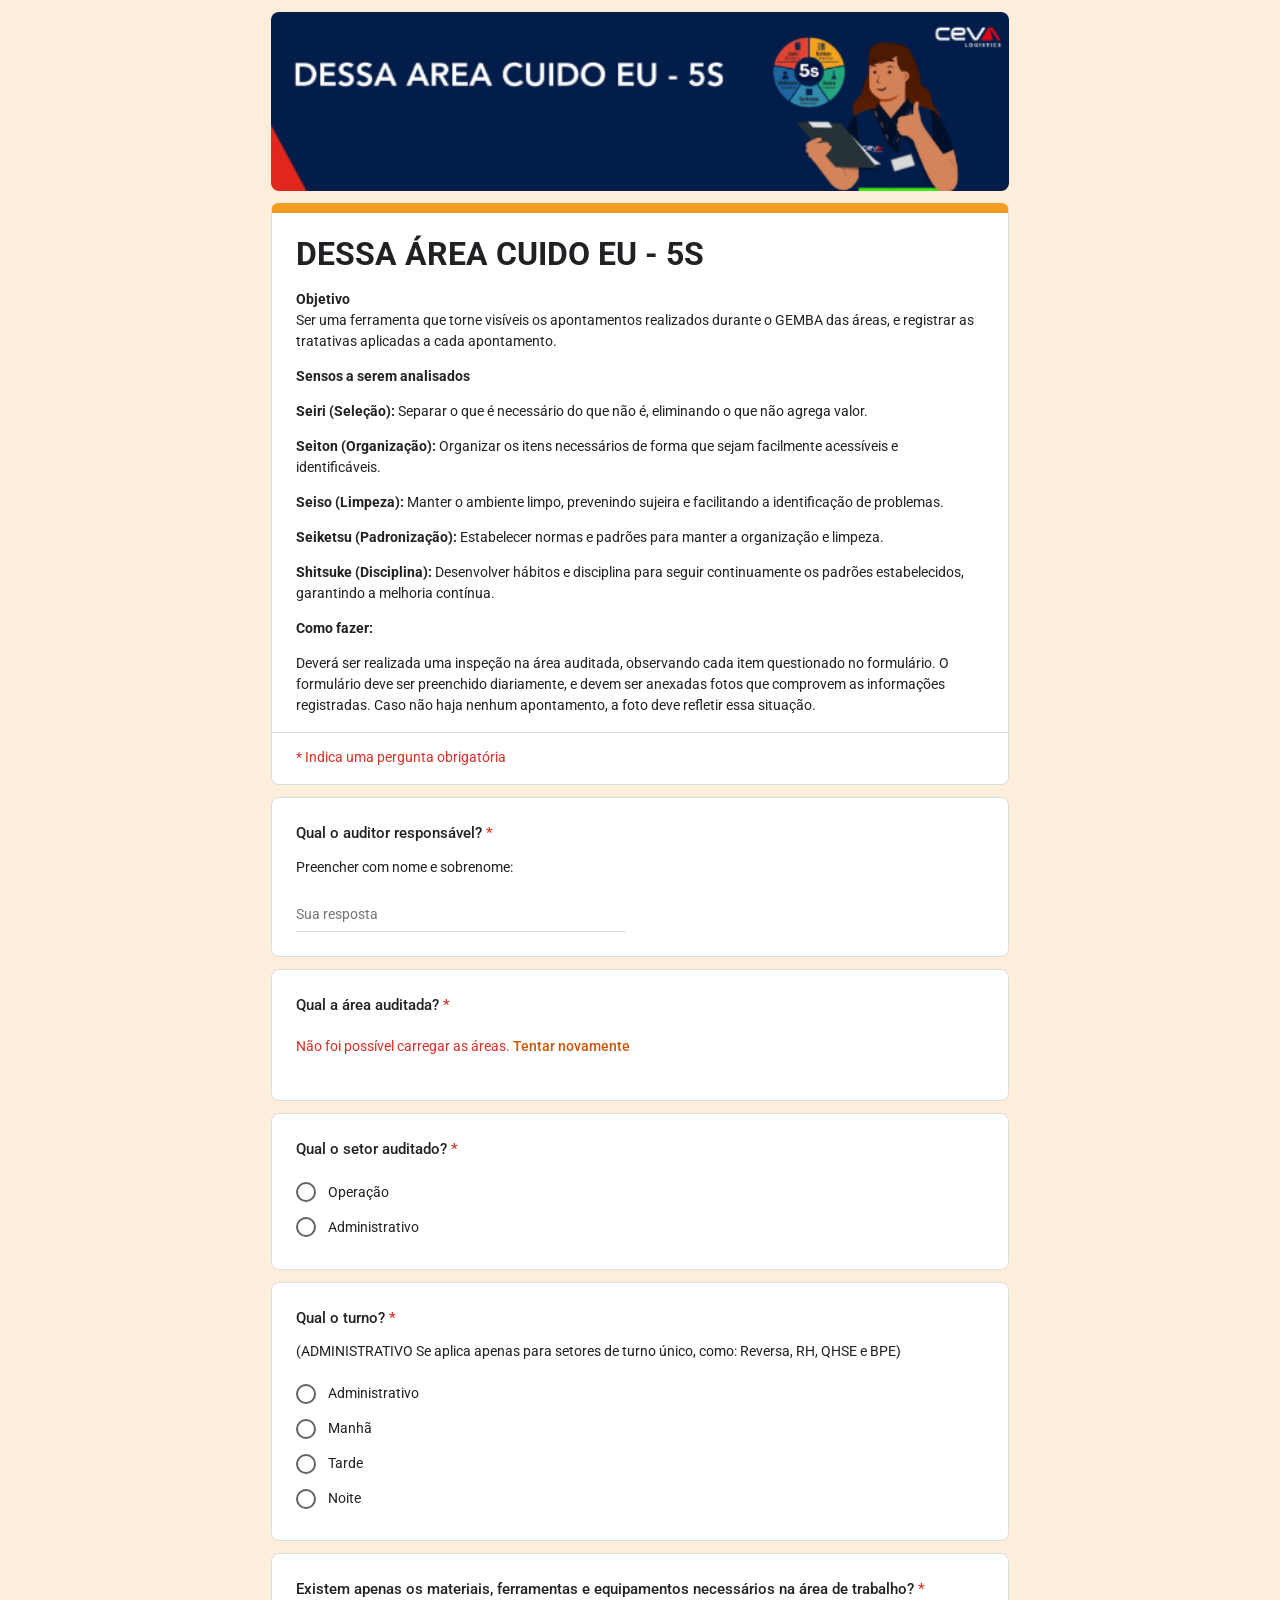
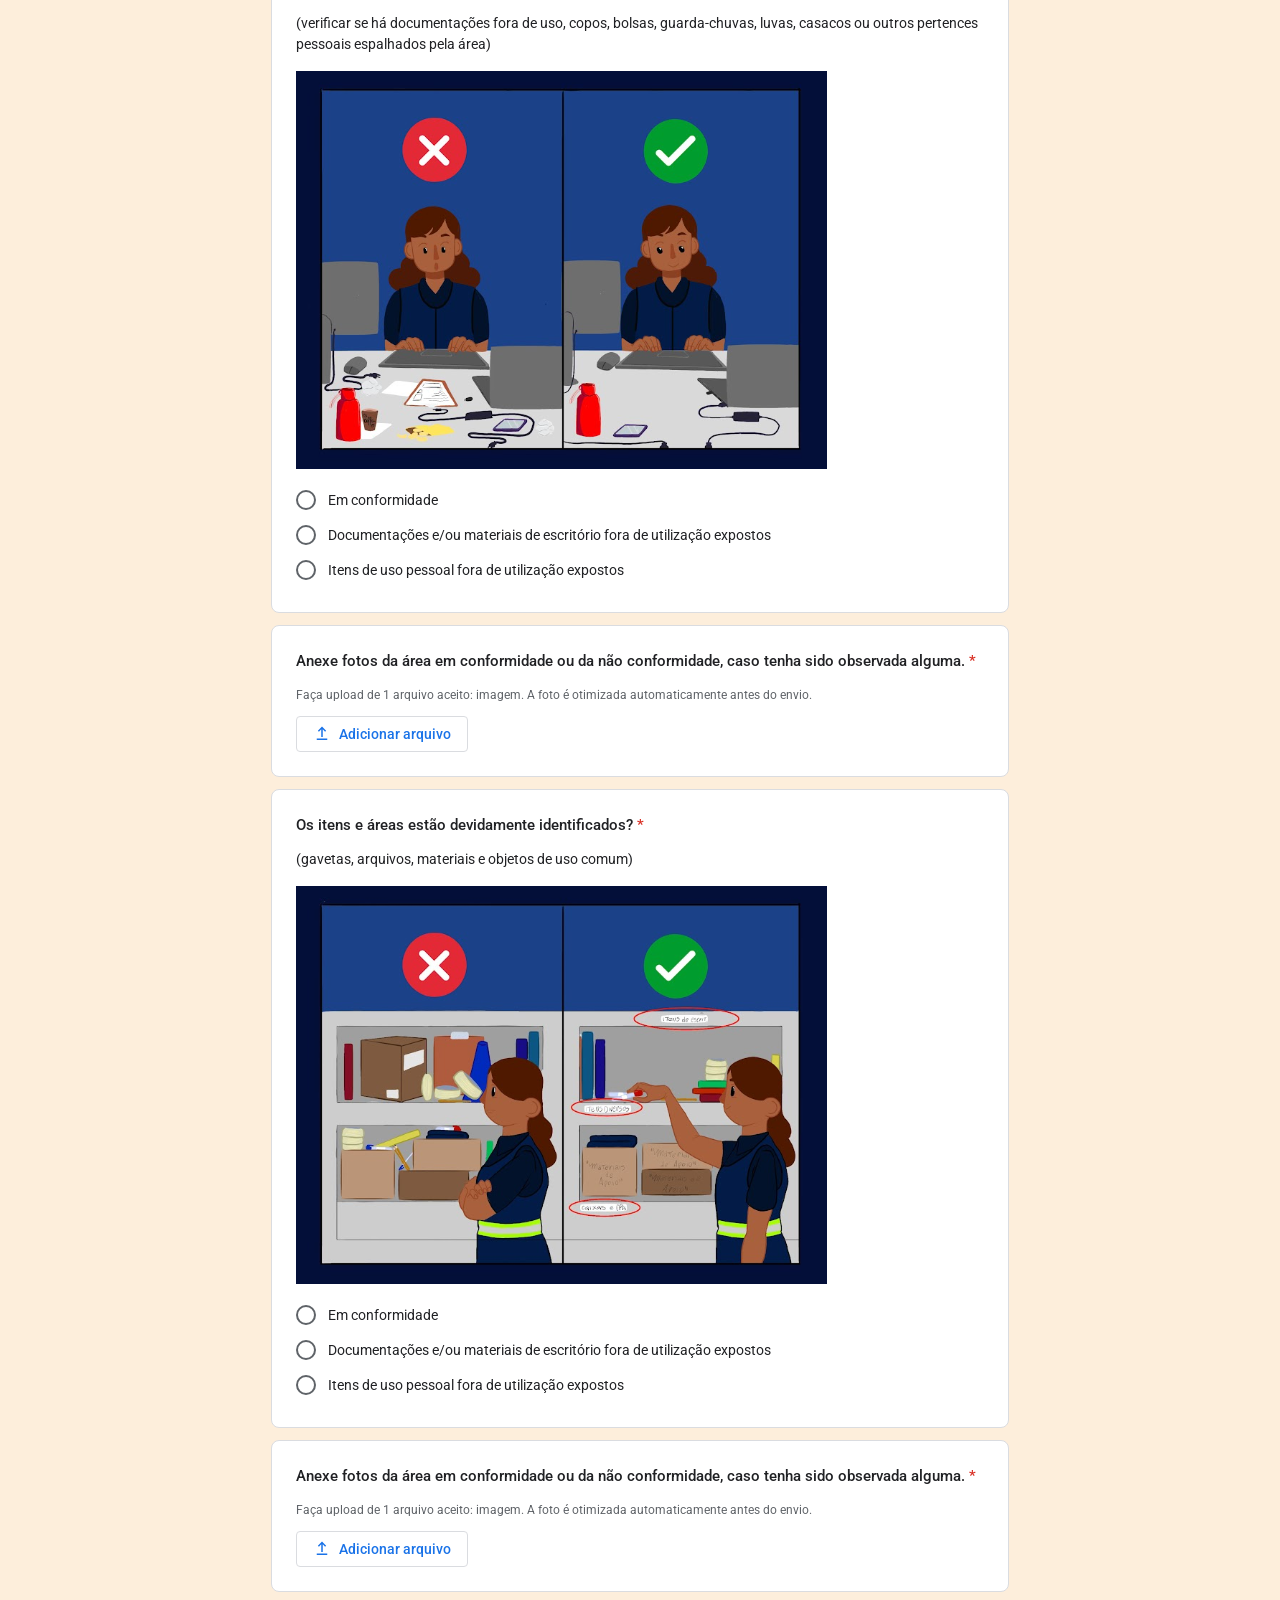
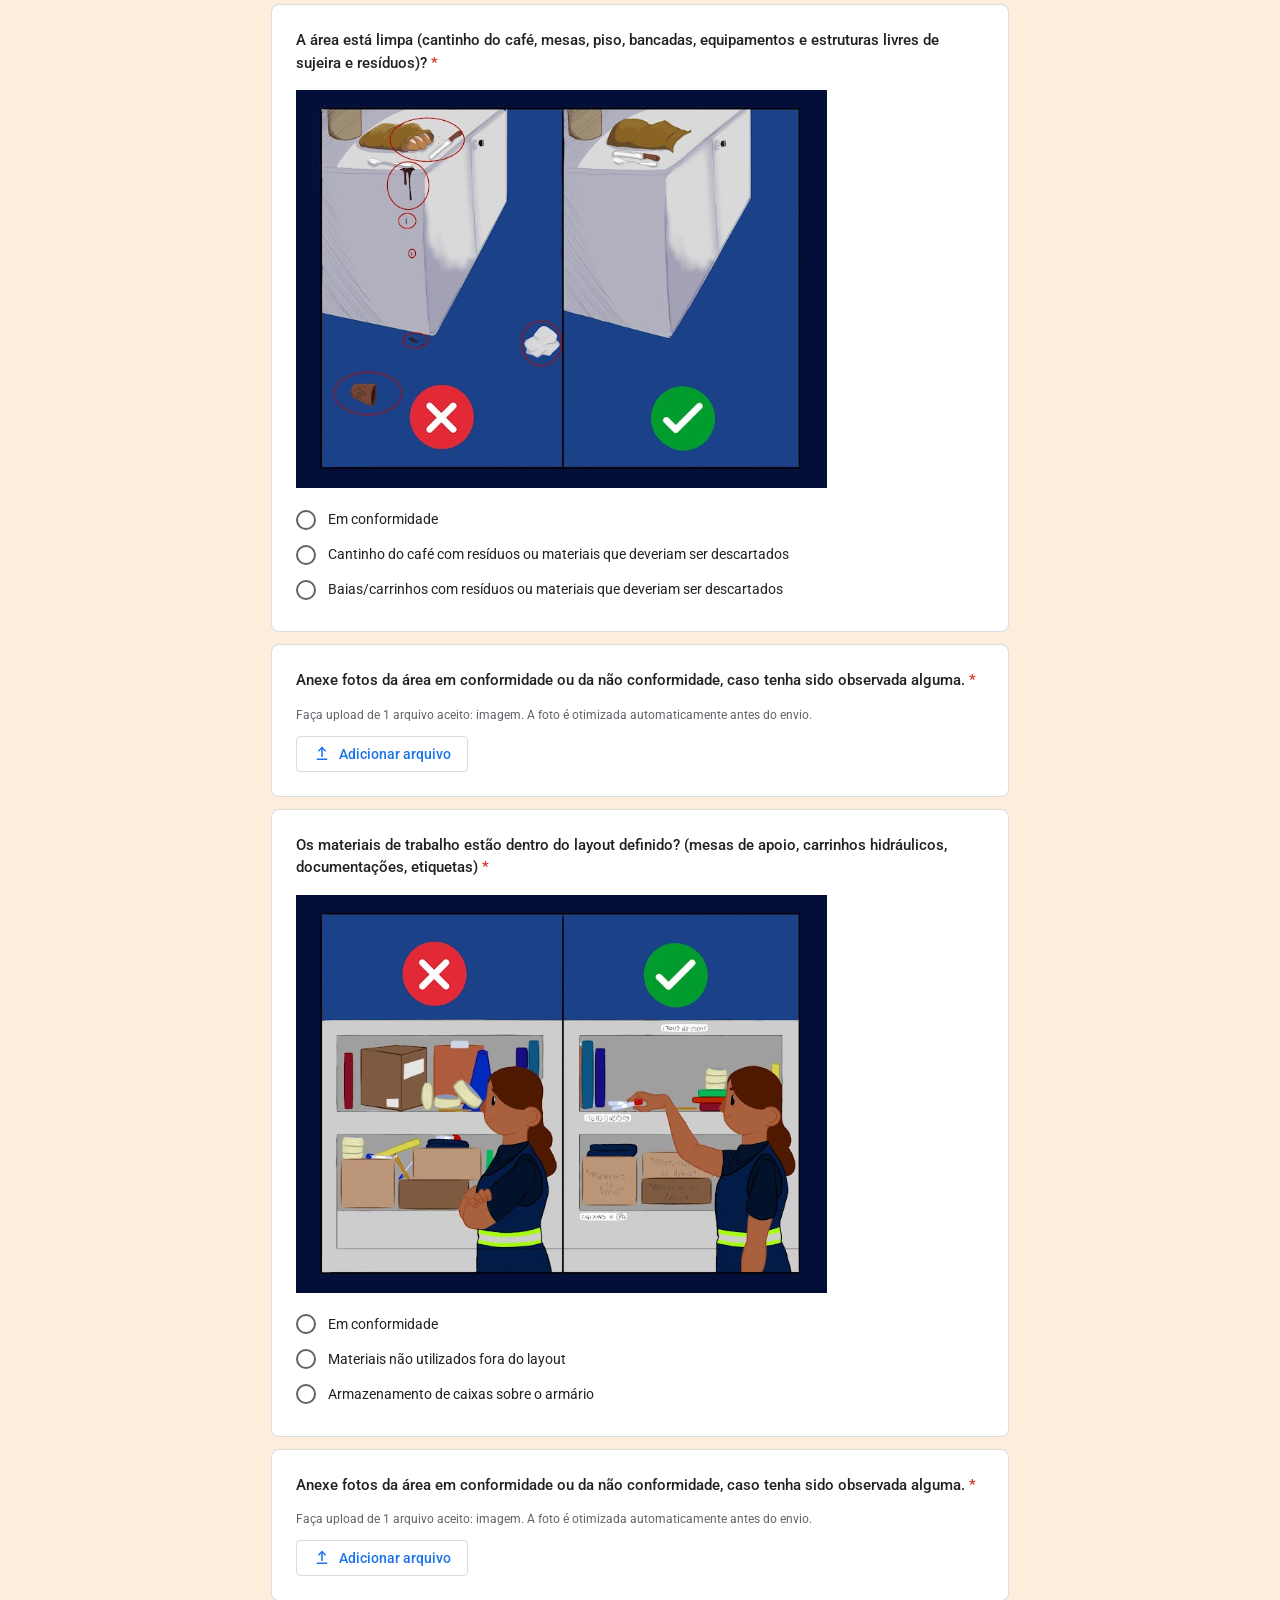
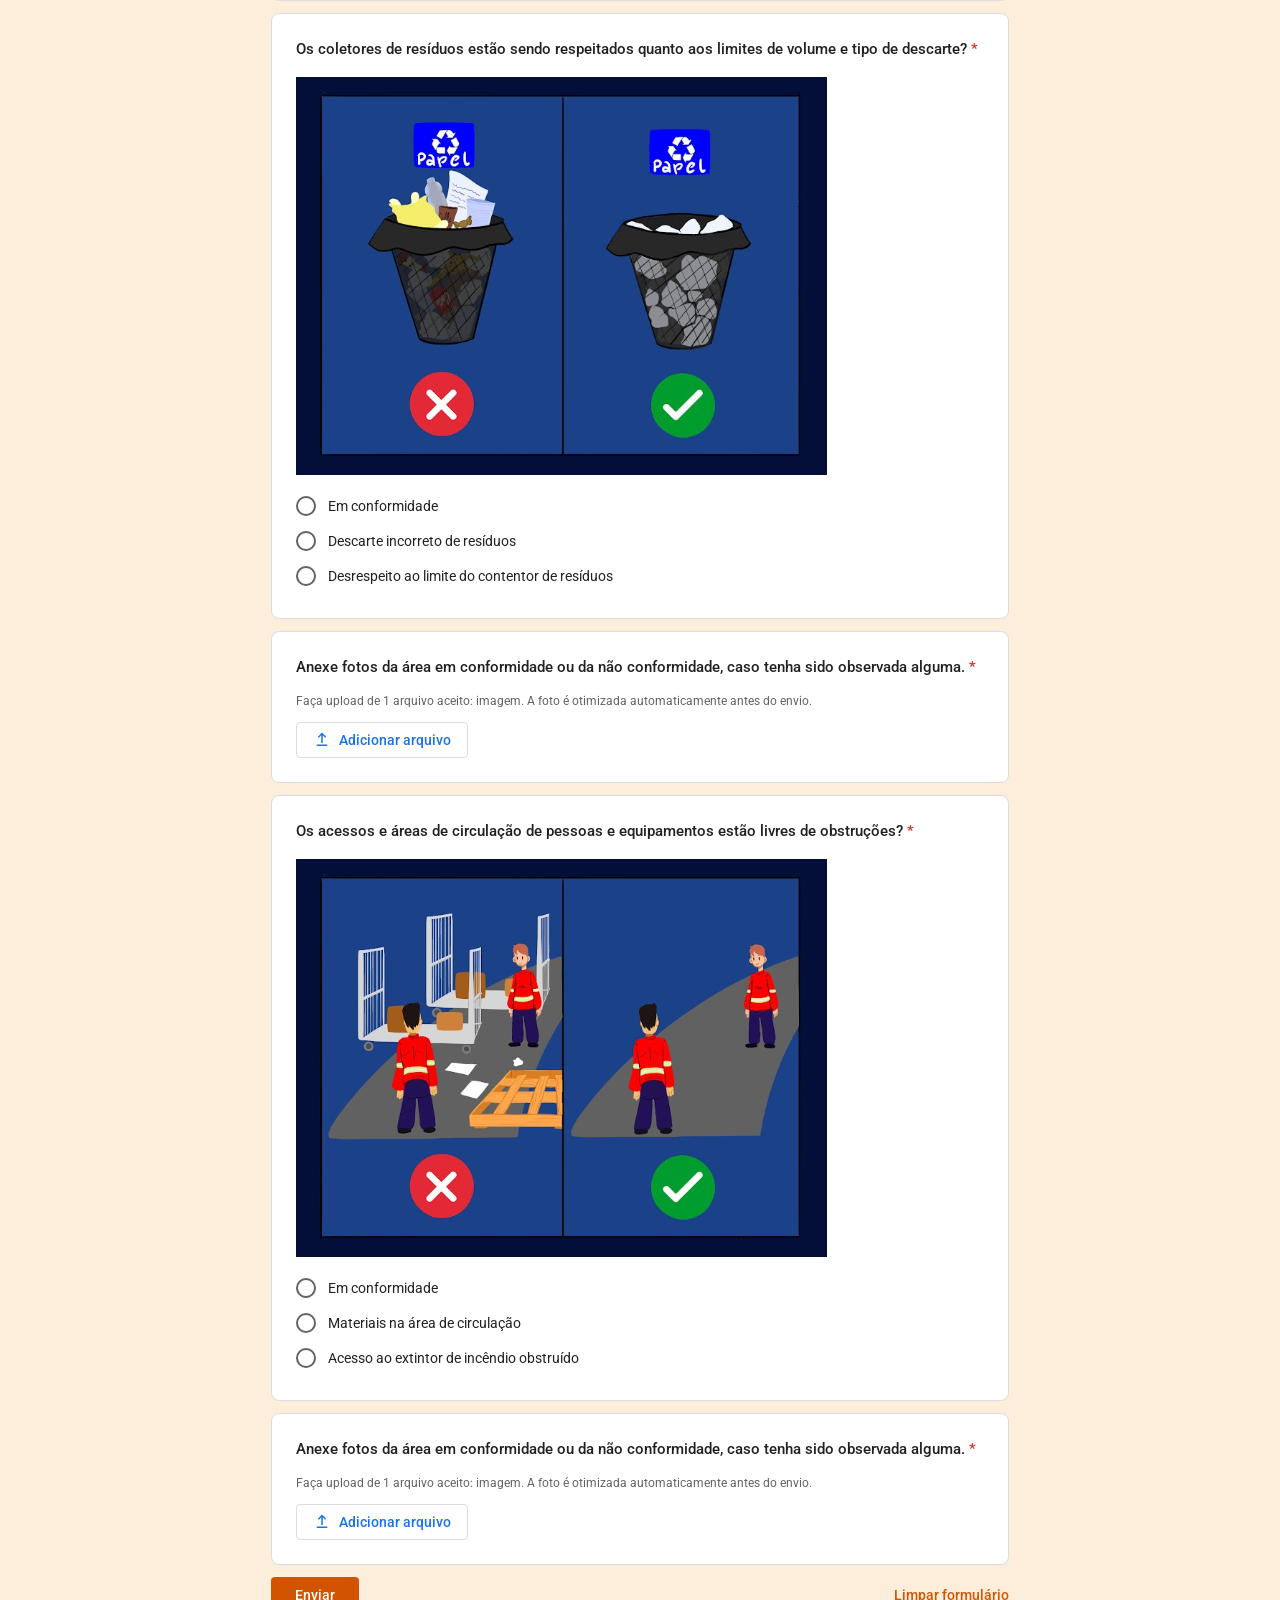
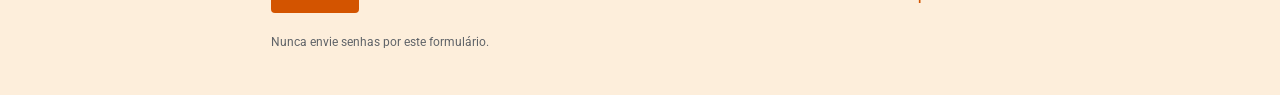
==== index.html @ 28c720d8 "Add files via upload" ====
<!doctype html>
<html lang="pt-BR">
<head>
  <meta charset="utf-8">
  <meta name="viewport" content="width=device-width, initial-scale=1">
  <title>Dessa Área Cuido Eu - 5S</title>
  <link rel="preconnect" href="https://fonts.googleapis.com">
  <link rel="preconnect" href="https://fonts.gstatic.com" crossorigin>
  <link href="https://fonts.googleapis.com/css2?family=Roboto:wght@400;500;700&display=swap" rel="stylesheet">
  <link rel="stylesheet" href="styles.css">
</head>
<body>
  <main class="container">

    <div class="banner" id="banner">
      <img src="img/banner.png" alt="Dessa Área Cuido Eu - 5S" onload="this.parentNode.classList.add('has-img')" onerror="this.remove()">
      <span class="banner-text">DESSA ÁREA CUIDO EU - 5S</span>
    </div>

    <section class="card card-title">
      <h1>DESSA ÁREA CUIDO EU - 5S</h1>
      <div class="intro">
        <p><b>Objetivo</b><br>
        Ser uma ferramenta que torne visíveis os apontamentos realizados durante o GEMBA das áreas, e registrar as tratativas aplicadas a cada apontamento.</p>

        <p><b>Sensos a serem analisados</b></p>
        <p><b>Seiri (Seleção):</b> Separar o que é necessário do que não é, eliminando o que não agrega valor.</p>
        <p><b>Seiton (Organização):</b> Organizar os itens necessários de forma que sejam facilmente acessíveis e identificáveis.</p>
        <p><b>Seiso (Limpeza):</b> Manter o ambiente limpo, prevenindo sujeira e facilitando a identificação de problemas.</p>
        <p><b>Seiketsu (Padronização):</b> Estabelecer normas e padrões para manter a organização e limpeza.</p>
        <p><b>Shitsuke (Disciplina):</b> Desenvolver hábitos e disciplina para seguir continuamente os padrões estabelecidos, garantindo a melhoria contínua.</p>

        <p><b>Como fazer:</b></p>
        <p>Deverá ser realizada uma inspeção na área auditada, observando cada item questionado no formulário. O formulário deve ser preenchido diariamente, e devem ser anexadas fotos que comprovem as informações registradas. Caso não haja nenhum apontamento, a foto deve refletir essa situação.</p>
      </div>
      <div class="required-note">* Indica uma pergunta obrigatória</div>
    </section>

    <form id="form" novalidate>
      <div id="perguntas"></div>

      <div class="actions">
        <button type="submit" class="btn-submit" id="btnEnviar">Enviar</button>
        <button type="button" class="btn-link" id="btnLimpar">Limpar formulário</button>
      </div>
    </form>

    <section class="card card-title hidden" id="sucesso">
      <h1>DESSA ÁREA CUIDO EU - 5S</h1>
      <p>Sua resposta foi registrada.</p>
      <p class="muted" id="sucessoId"></p>
      <button type="button" class="btn-link" id="btnNova">Enviar outra resposta</button>
    </section>

    <p class="footer">Nunca envie senhas por este formulário.</p>
  </main>

  <div class="overlay hidden" id="overlay">
    <div class="overlay-box">
      <div class="spinner"></div>
      <p id="overlayMsg">Enviando...</p>
    </div>
  </div>

  <script src="app.js"></script>
</body>
</html>
---- styles.css ----
:root {
  --bg: #fdeedb;
  --card: #ffffff;
  --border: #dadce0;
  --text: #202124;
  --muted: #5f6368;
  --accent: #f29d1f;      /* faixa do topo do título */
  --primary: #d35400;     /* botão Enviar / radios */
  --error: #d93025;
  --navy: #0b1f4b;
}

* { box-sizing: border-box; }

body {
  margin: 0;
  background: var(--bg);
  color: var(--text);
  font-family: Roboto, Arial, sans-serif;
  font-size: 14px;
  line-height: 1.5;
}

.container {
  max-width: 770px;
  margin: 0 auto;
  padding: 12px 16px 32px;
}

/* ---------- banner ---------- */
.banner {
  position: relative;
  border-radius: 8px;
  overflow: hidden;
  background: var(--navy);
  min-height: 120px;
  display: flex;
  align-items: center;
  margin-bottom: 12px;
}
.banner img { display: block; width: 100%; height: auto; }
.banner-text { color: #fff; font-weight: 700; font-size: 26px; padding: 0 24px; }
.banner.has-img { min-height: 0; }
.banner.has-img .banner-text { display: none; }

/* ---------- cards ---------- */
.card {
  background: var(--card);
  border: 1px solid var(--border);
  border-radius: 8px;
  padding: 24px;
  margin-bottom: 12px;
}
.card.card-title { border-top: 10px solid var(--accent); padding-top: 22px; }
.card-title h1 { font-size: 32px; line-height: 1.2; margin: 0 0 16px; font-weight: 700; }
.intro p { margin: 0 0 14px; }
.required-note {
  color: var(--error);
  border-top: 1px solid var(--border);
  margin: 16px -24px -8px;
  padding: 14px 24px 0;
}

.card.invalid { border-color: var(--error); }

.q-title { font-size: 15px; font-weight: 500; margin: 0; }
.q-title .req { color: var(--error); margin-left: 4px; }
.q-help { margin: 12px 0 0; white-space: pre-line; }
.q-img { display: block; max-width: 100%; height: auto; margin: 16px 0 4px; }

.err-msg {
  display: none;
  color: var(--error);
  font-size: 12px;
  margin-top: 14px;
  align-items: center;
  gap: 8px;
}
.card.invalid .err-msg { display: flex; }
.err-msg::before {
  content: "!";
  display: inline-flex; align-items: center; justify-content: center;
  width: 18px; height: 18px; border: 2px solid var(--error); border-radius: 50%;
  font-weight: 700; font-size: 11px;
}

/* ---------- text input ---------- */
.text-input {
  width: 100%;
  max-width: 330px;
  border: 0;
  border-bottom: 1px solid var(--border);
  font: inherit;
  padding: 8px 0 6px;
  margin-top: 18px;
  outline: none;
  background: transparent;
}
.text-input:focus { border-bottom: 2px solid var(--primary); }
.card.invalid .text-input { border-bottom-color: var(--error); }

/* ---------- radios ---------- */
.options { margin-top: 14px; }
.option {
  display: flex;
  align-items: center;
  gap: 12px;
  padding: 7px 0;
  cursor: pointer;
}
.option input {
  appearance: none;
  -webkit-appearance: none;
  flex: 0 0 20px;
  width: 20px; height: 20px;
  border: 2px solid var(--muted);
  border-radius: 50%;
  margin: 0;
  cursor: pointer;
  display: grid;
  place-content: center;
}
.option input::before {
  content: "";
  width: 10px; height: 10px;
  border-radius: 50%;
  background: var(--primary);
  transform: scale(0);
  transition: transform .12s;
}
.option input:checked { border-color: var(--primary); }
.option input:checked::before { transform: scale(1); }
.option input:focus-visible { outline: 2px solid var(--primary); outline-offset: 2px; }

/* ---------- upload ---------- */
.upload-hint { color: var(--muted); font-size: 12px; margin: 14px 0 12px; }
.btn-upload {
  display: inline-flex; align-items: center; gap: 8px;
  border: 1px solid var(--border);
  background: #fff;
  color: #1a73e8;
  border-radius: 4px;
  padding: 8px 16px;
  font: 500 14px Roboto, Arial, sans-serif;
  cursor: pointer;
}
.btn-upload:hover { background: #f6fafe; }
.btn-upload svg { width: 18px; height: 18px; }
.file-input { display: none; }

.preview {
  display: none;
  align-items: center;
  gap: 12px;
  margin-top: 12px;
  border: 1px solid var(--border);
  border-radius: 6px;
  padding: 8px;
}
.preview.show { display: flex; }
.preview img { width: 72px; height: 72px; object-fit: cover; border-radius: 4px; background: #eee; }
.preview-info { flex: 1; min-width: 0; font-size: 12px; color: var(--muted); }
.preview-info b { color: var(--text); font-weight: 500; display: block; overflow: hidden; text-overflow: ellipsis; white-space: nowrap; }
.btn-remove {
  border: 0; background: none; color: var(--muted); cursor: pointer;
  font-size: 22px; line-height: 1; padding: 4px 8px;
}
.btn-remove:hover { color: var(--error); }

/* ---------- actions ---------- */
.actions { display: flex; justify-content: space-between; align-items: center; margin-top: 8px; }
.btn-submit {
  background: var(--primary); color: #fff; border: 0; border-radius: 4px;
  padding: 10px 24px; font: 500 14px Roboto, Arial, sans-serif; cursor: pointer;
}
.btn-submit:hover { filter: brightness(1.08); }
.btn-submit:disabled { opacity: .6; cursor: default; }
.btn-link {
  background: none; border: 0; color: var(--primary);
  font: 500 14px Roboto, Arial, sans-serif; cursor: pointer; padding: 8px 0;
}
.btn-link:hover { text-decoration: underline; }

.muted { color: var(--muted); }
.footer { color: var(--muted); font-size: 12px; margin-top: 20px; }
.hidden { display: none !important; }

.loading-line { color: var(--muted); margin-top: 14px; }
.load-error { color: var(--error); margin-top: 14px; }

/* ---------- overlay ---------- */
.overlay {
  position: fixed; inset: 0; background: rgba(0,0,0,.45);
  display: flex; align-items: center; justify-content: center; z-index: 10;
  padding: 16px;
}
.overlay-box {
  background: #fff; border-radius: 8px; padding: 28px 32px;
  text-align: center; max-width: 320px; width: 100%;
}
.spinner {
  width: 40px; height: 40px; margin: 0 auto 14px;
  border: 4px solid #eee; border-top-color: var(--primary); border-radius: 50%;
  animation: spin 0.9s linear infinite;
}
@keyframes spin { to { transform: rotate(360deg); } }

@media (max-width: 600px) {
  .card { padding: 20px 16px; }
  .required-note { margin: 16px -16px -4px; padding: 14px 16px 0; }
  .card-title h1 { font-size: 24px; }
  .banner-text { font-size: 18px; }
}
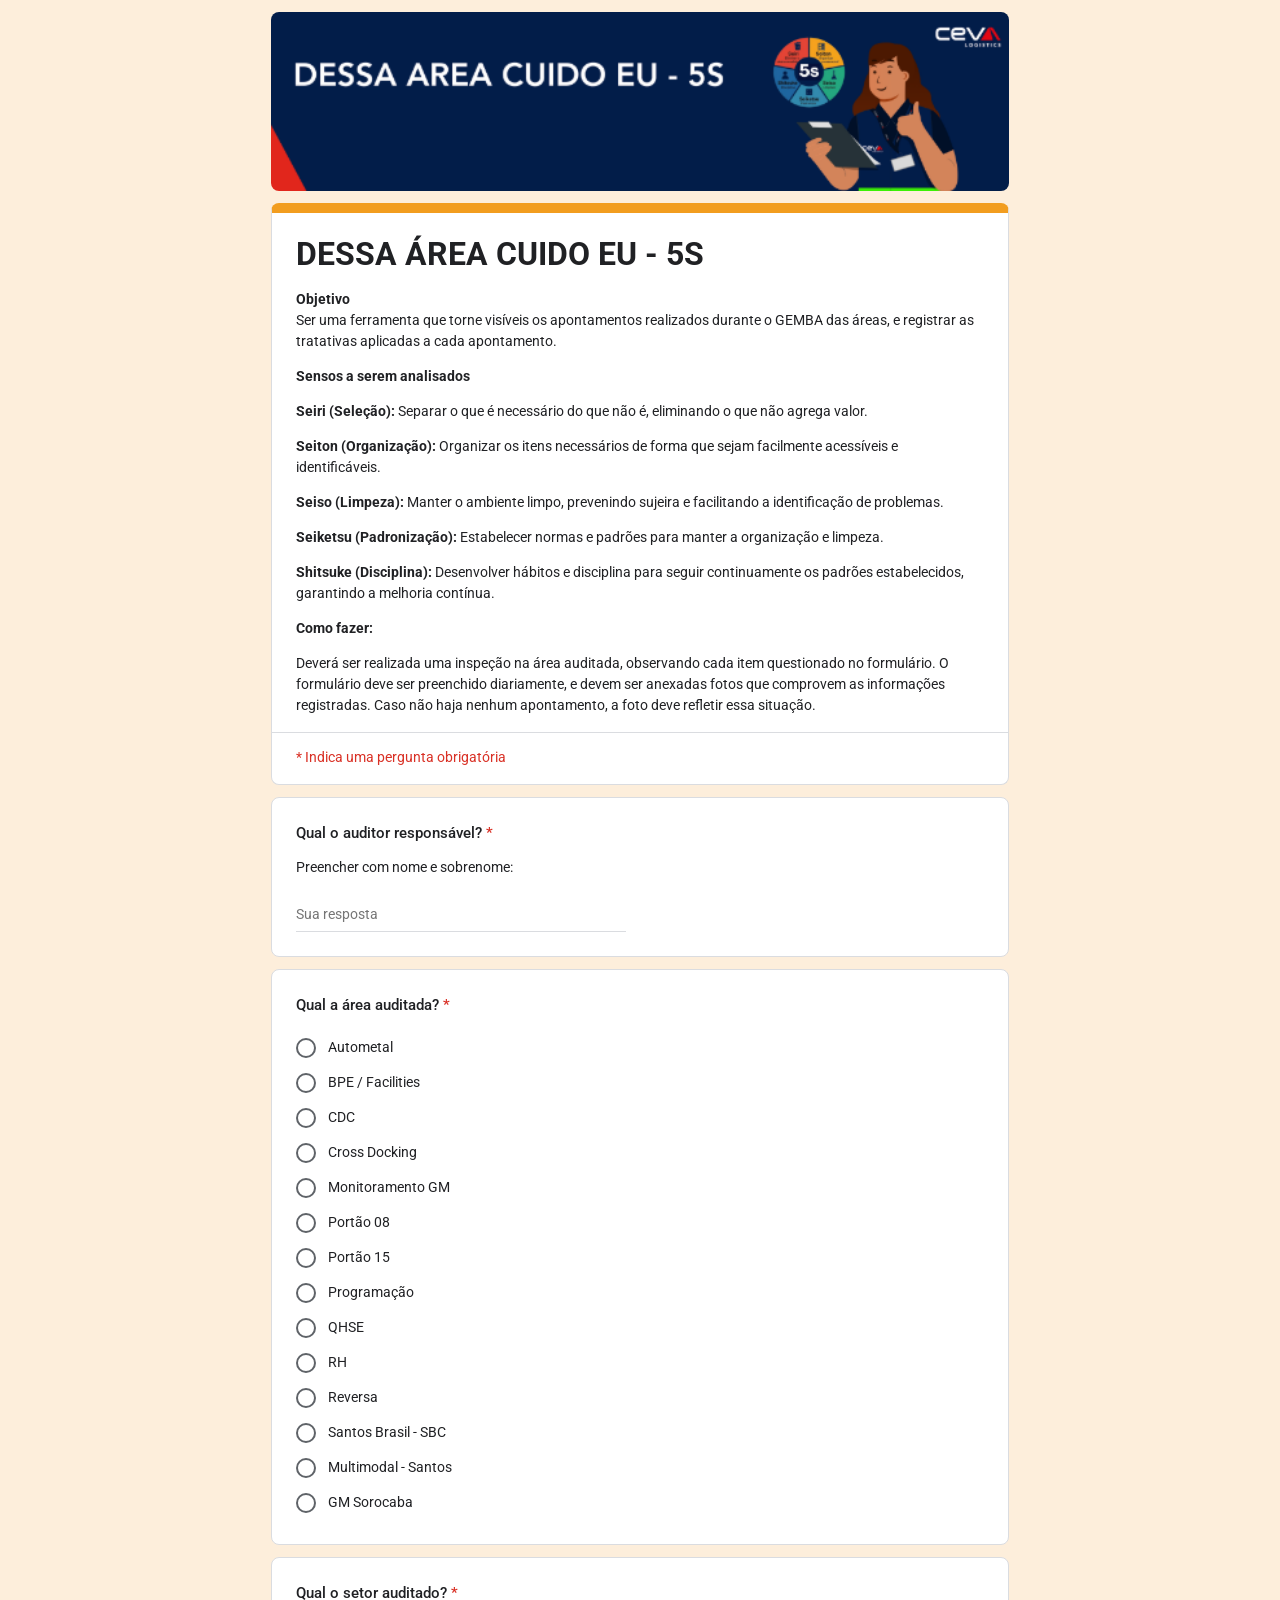
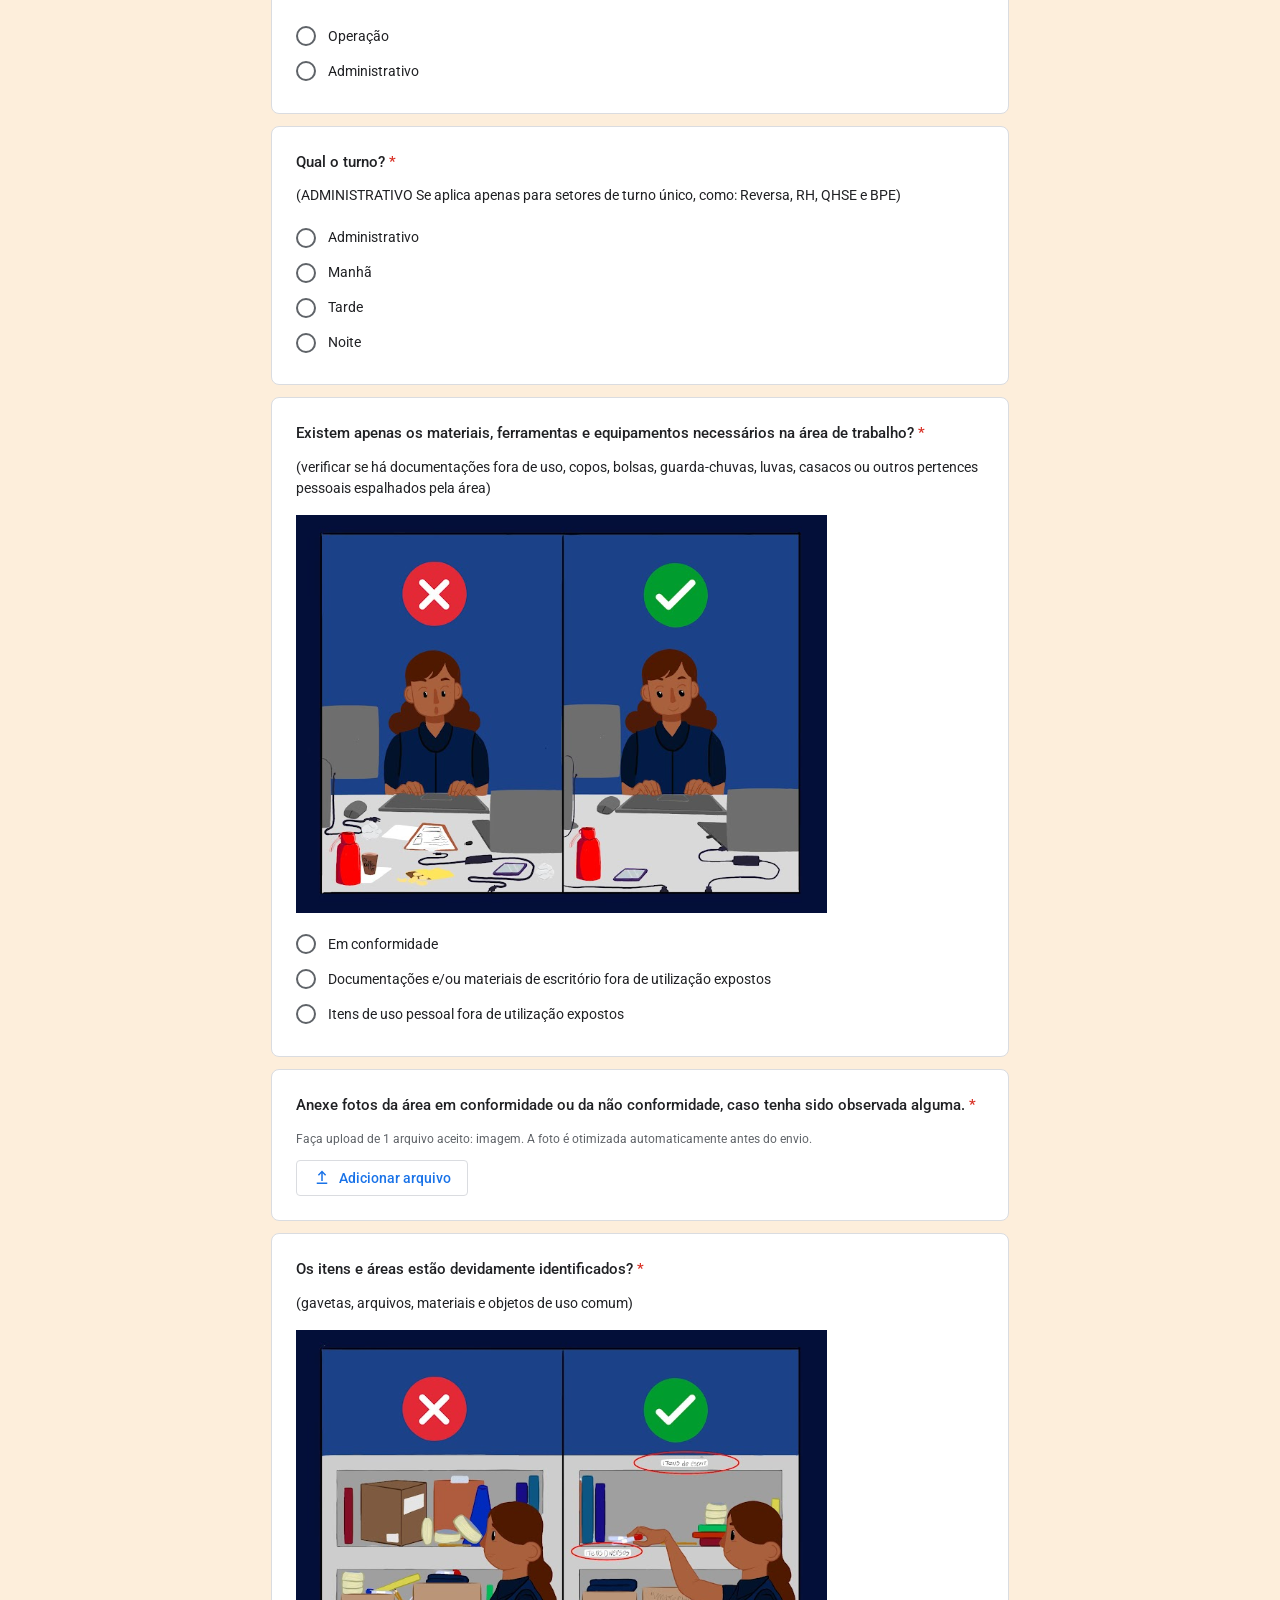
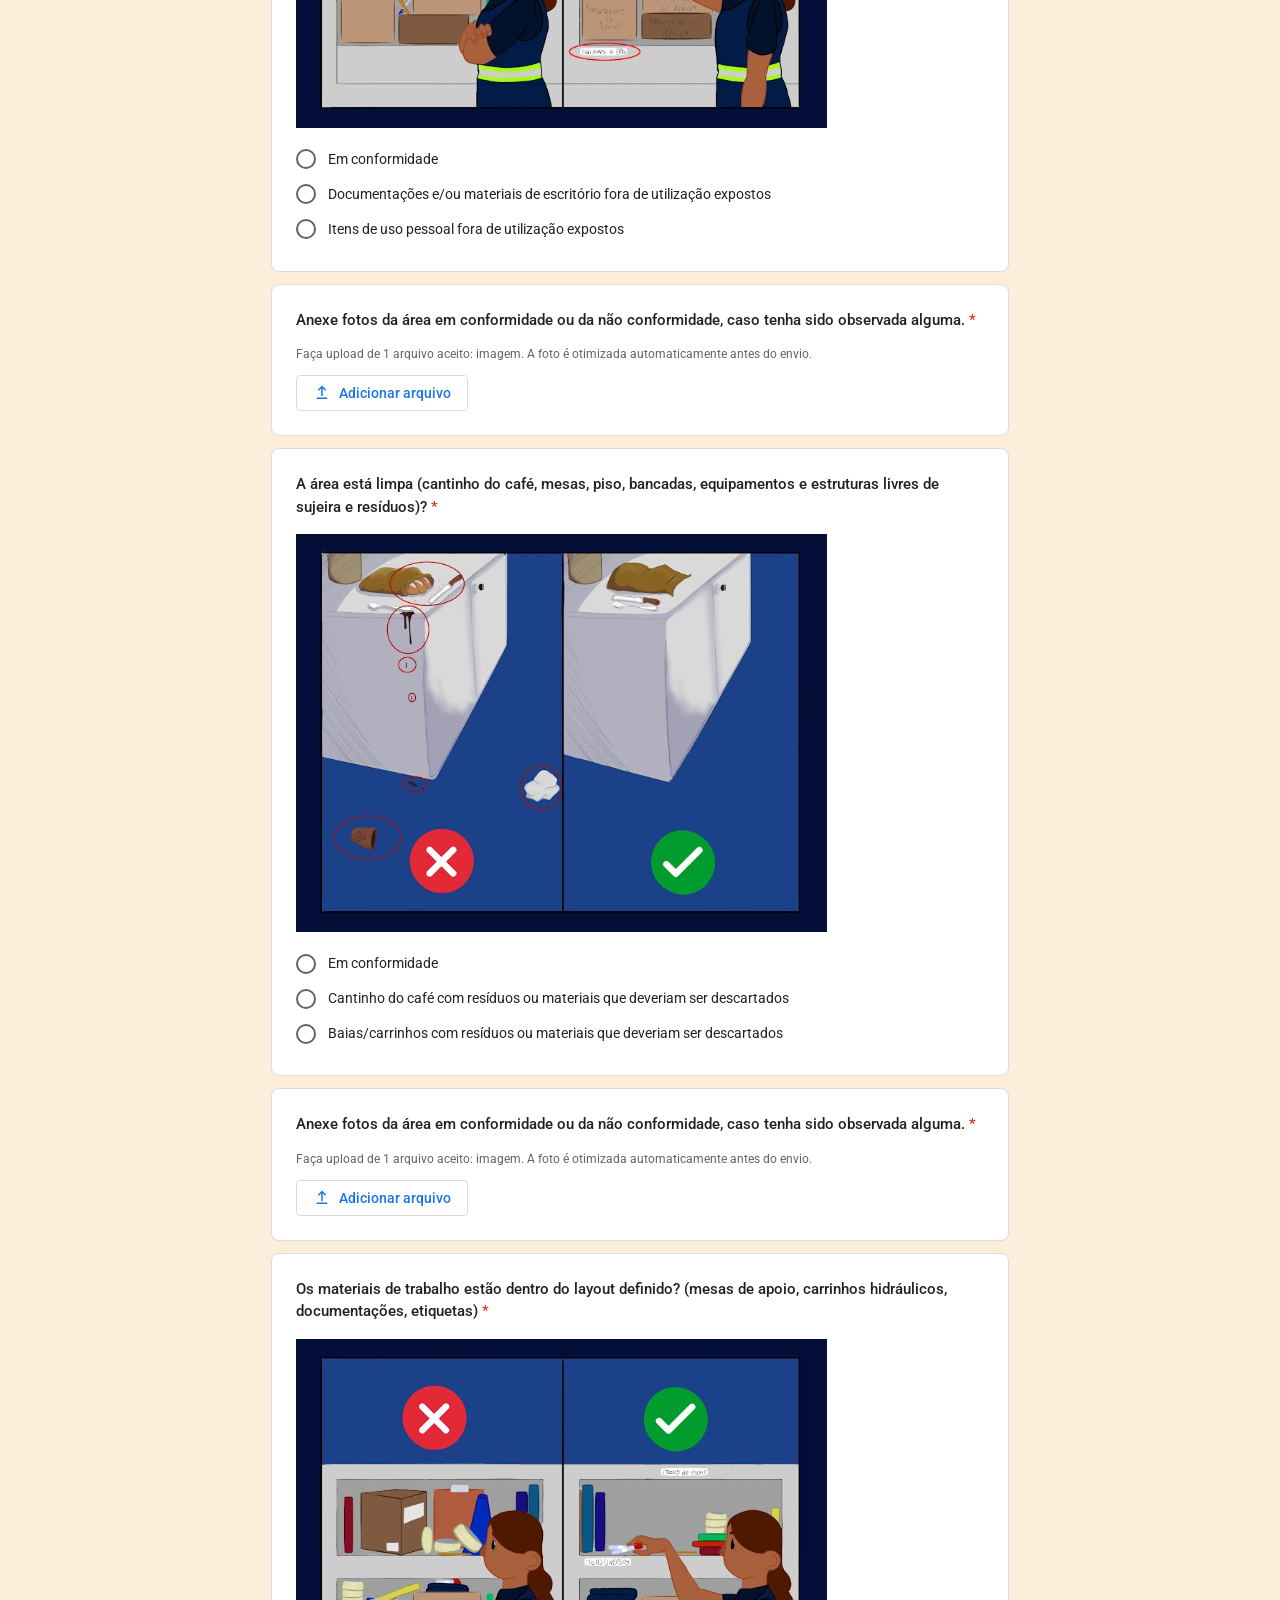
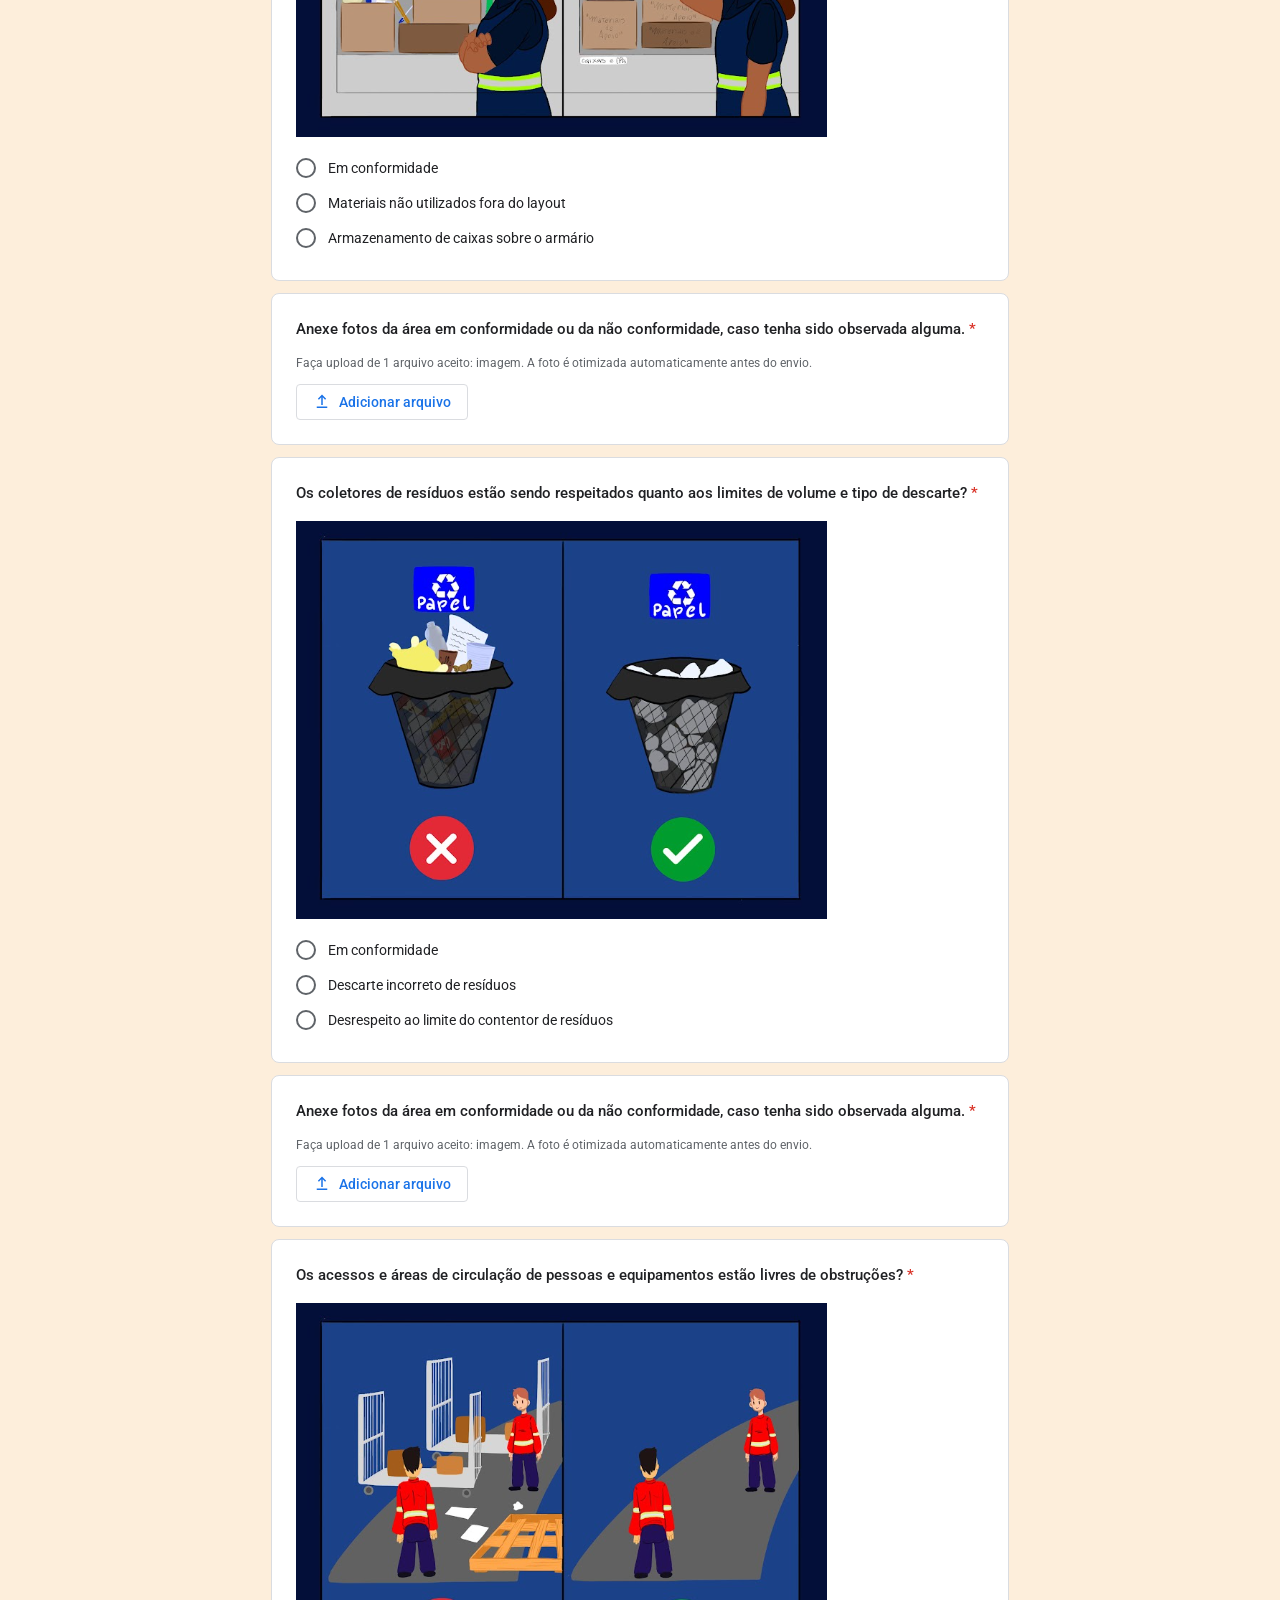
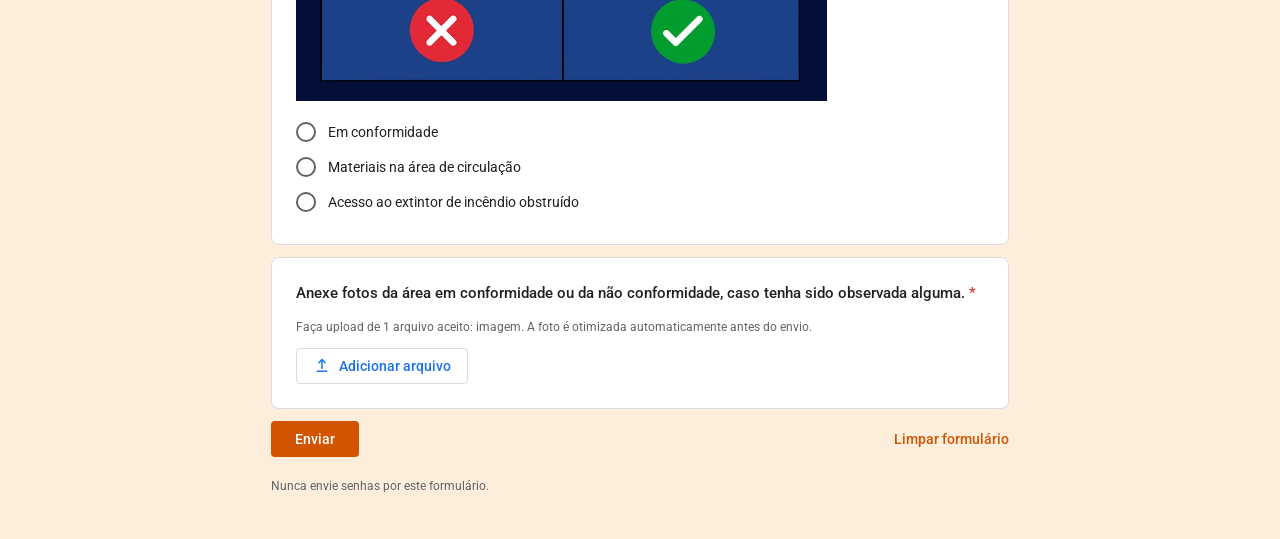
==== commit 02411ea8: "Update index.html" ====
--- a/index.html
+++ b/index.html
@@ -4,6 +4,8 @@
   <meta charset="utf-8">
   <meta name="viewport" content="width=device-width, initial-scale=1">
   <title>Dessa Área Cuido Eu - 5S</title>
+  <link rel="icon" type="image/svg+xml" href="img/favicon.svg">
+  <meta name="theme-color" content="#0b1f4b">
   <link rel="preconnect" href="https://fonts.googleapis.com">
   <link rel="preconnect" href="https://fonts.gstatic.com" crossorigin>
   <link href="https://fonts.googleapis.com/css2?family=Roboto:wght@400;500;700&display=swap" rel="stylesheet">
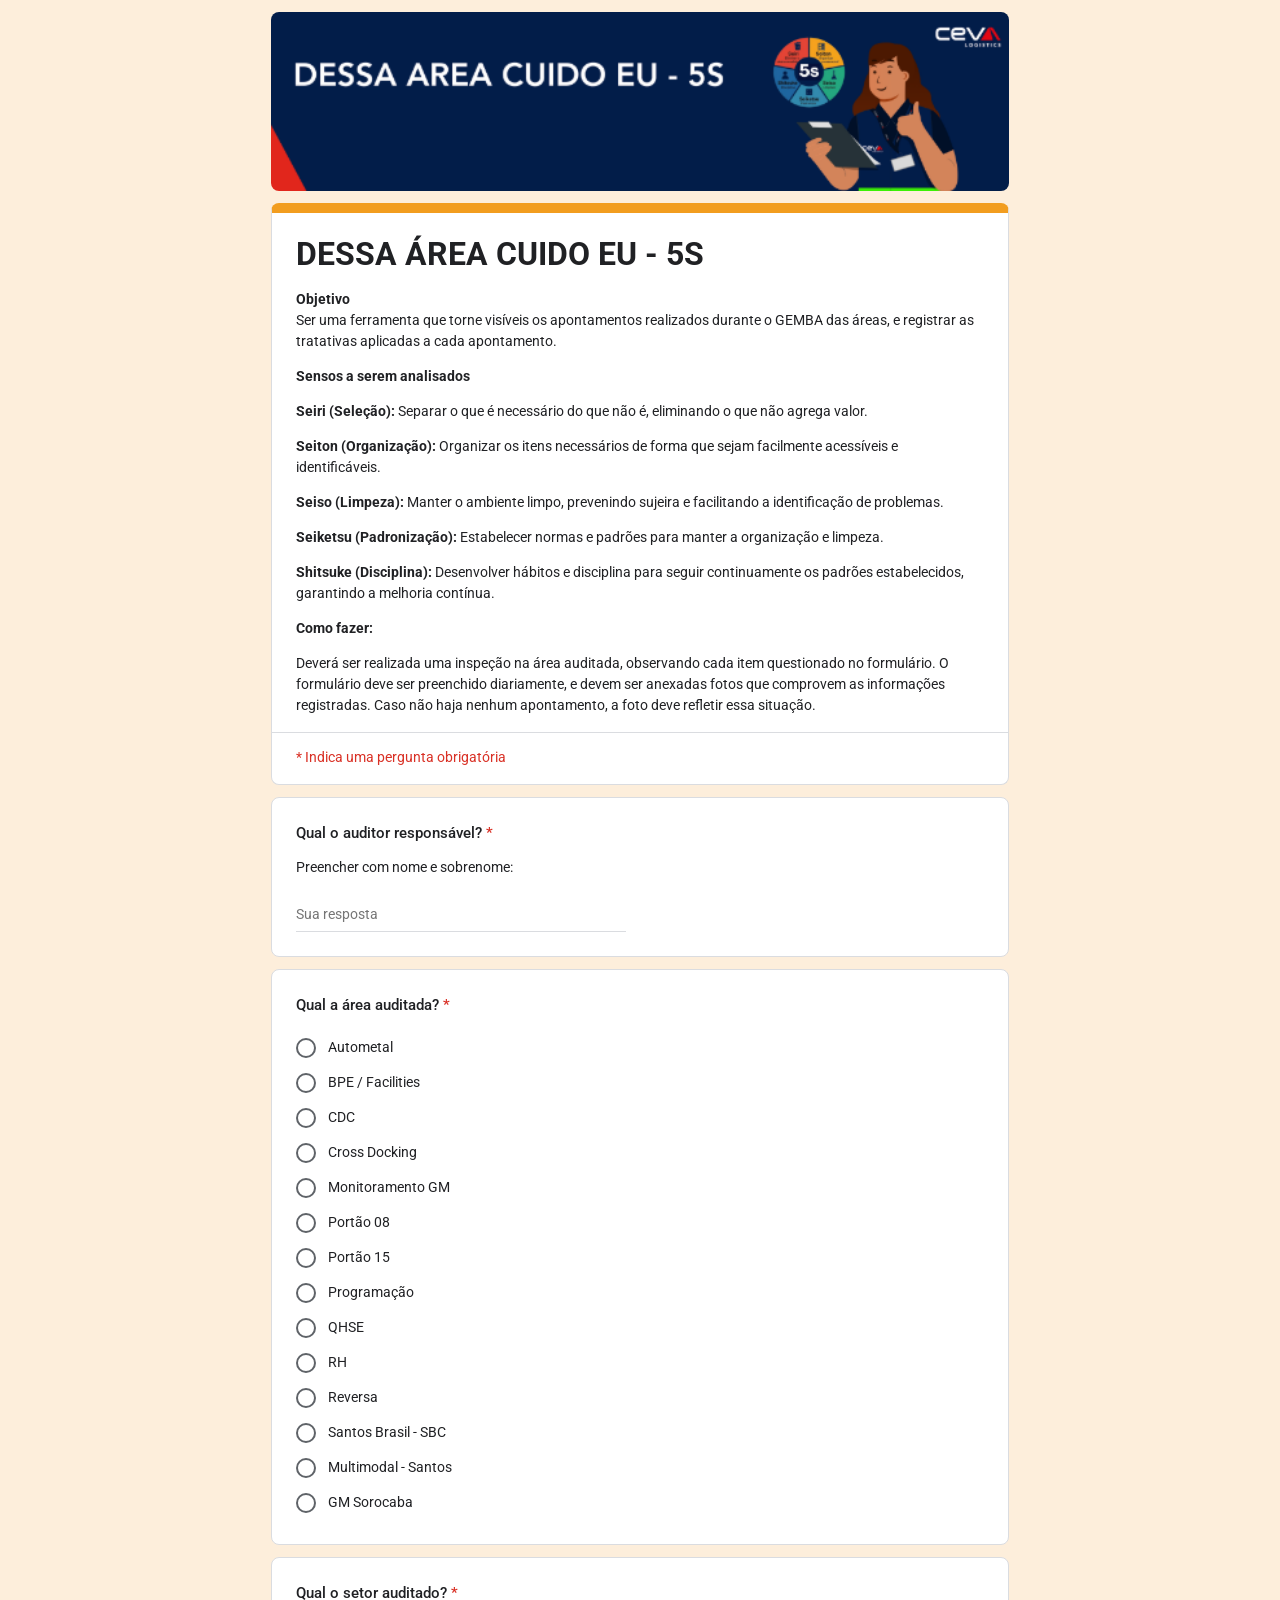
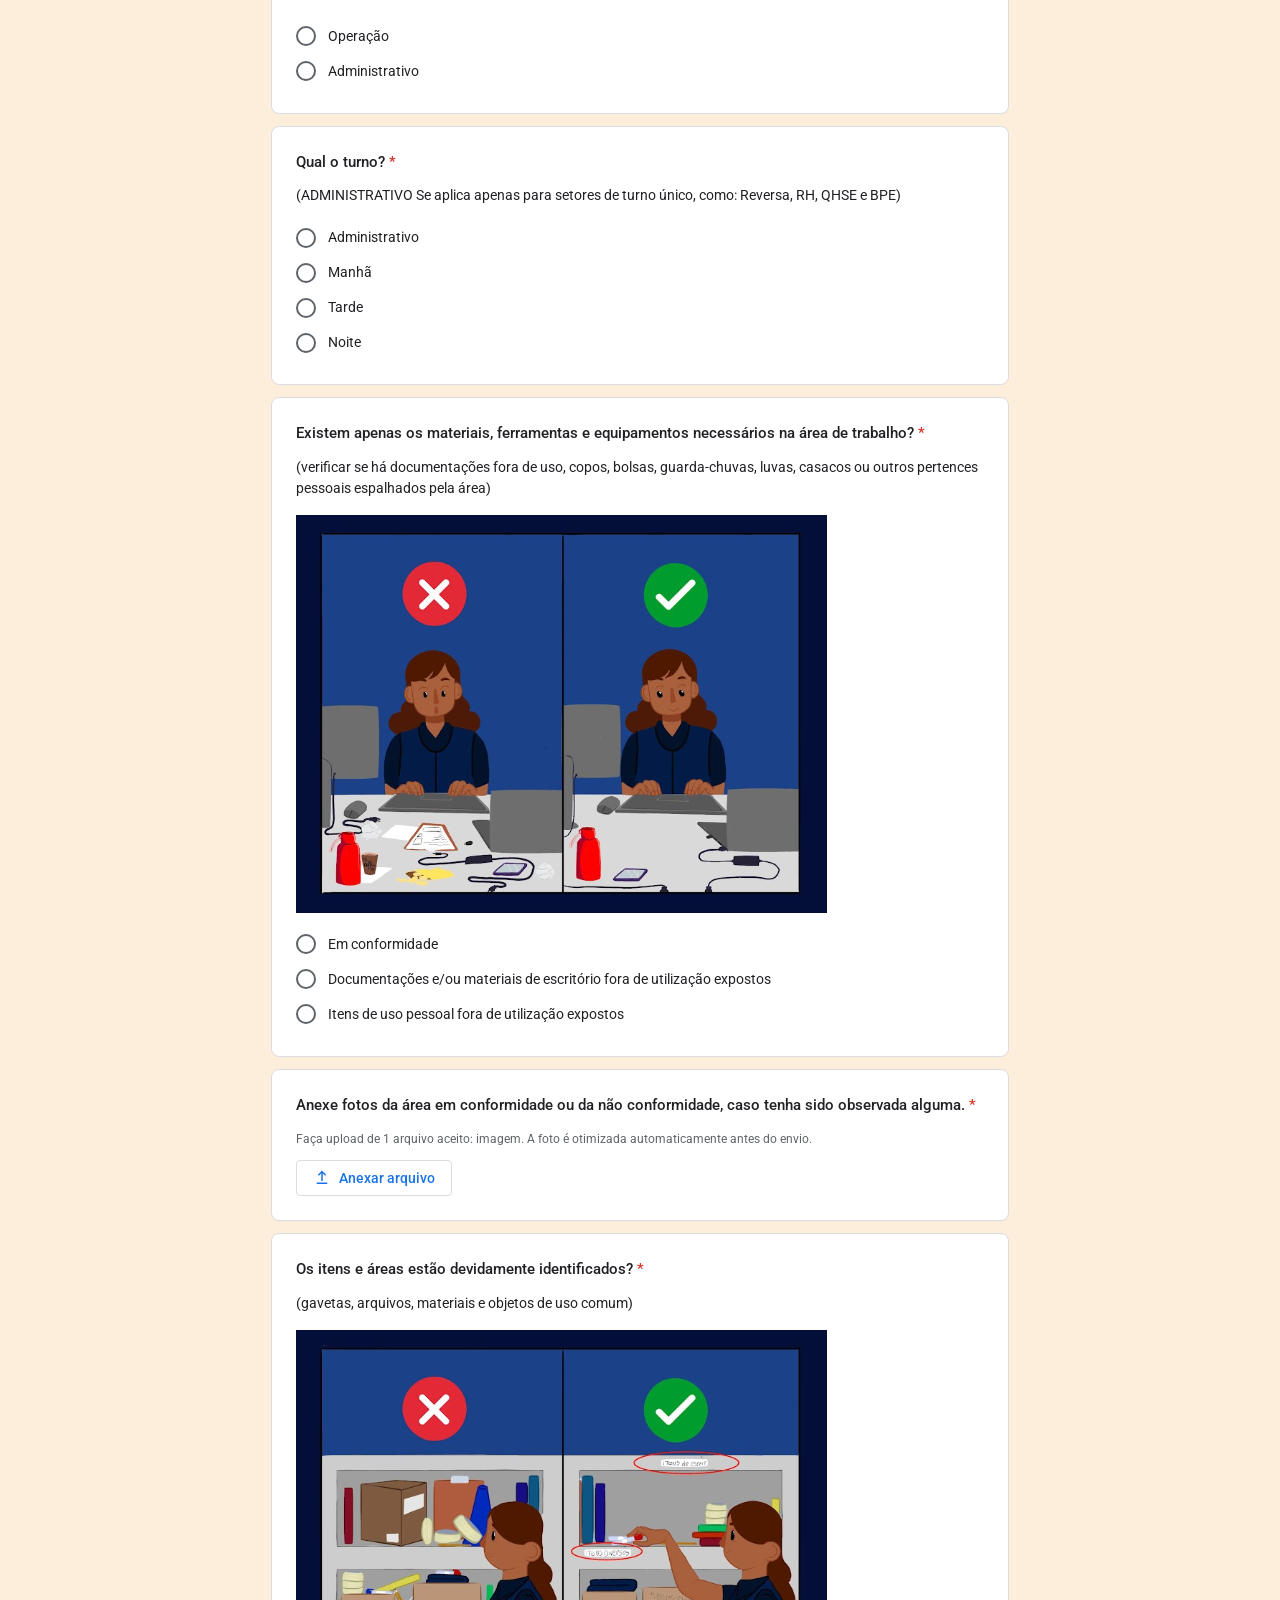
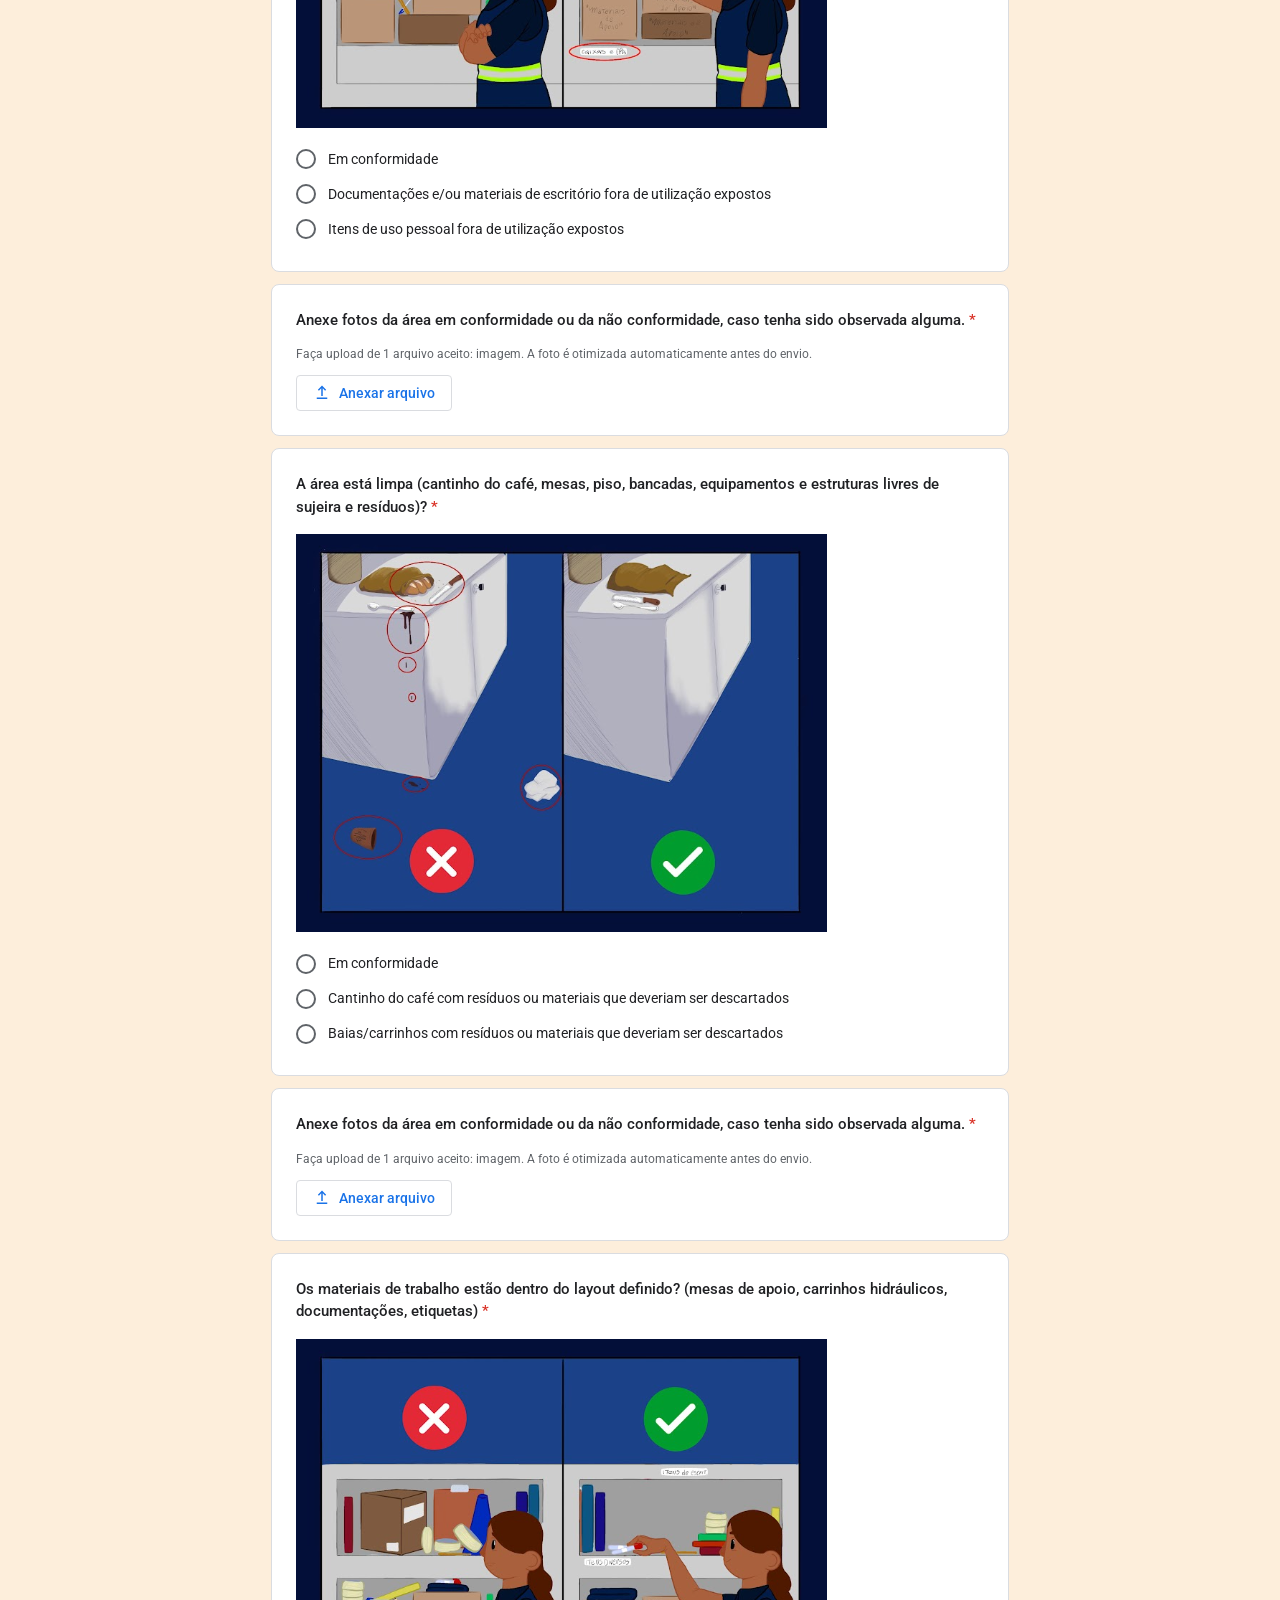
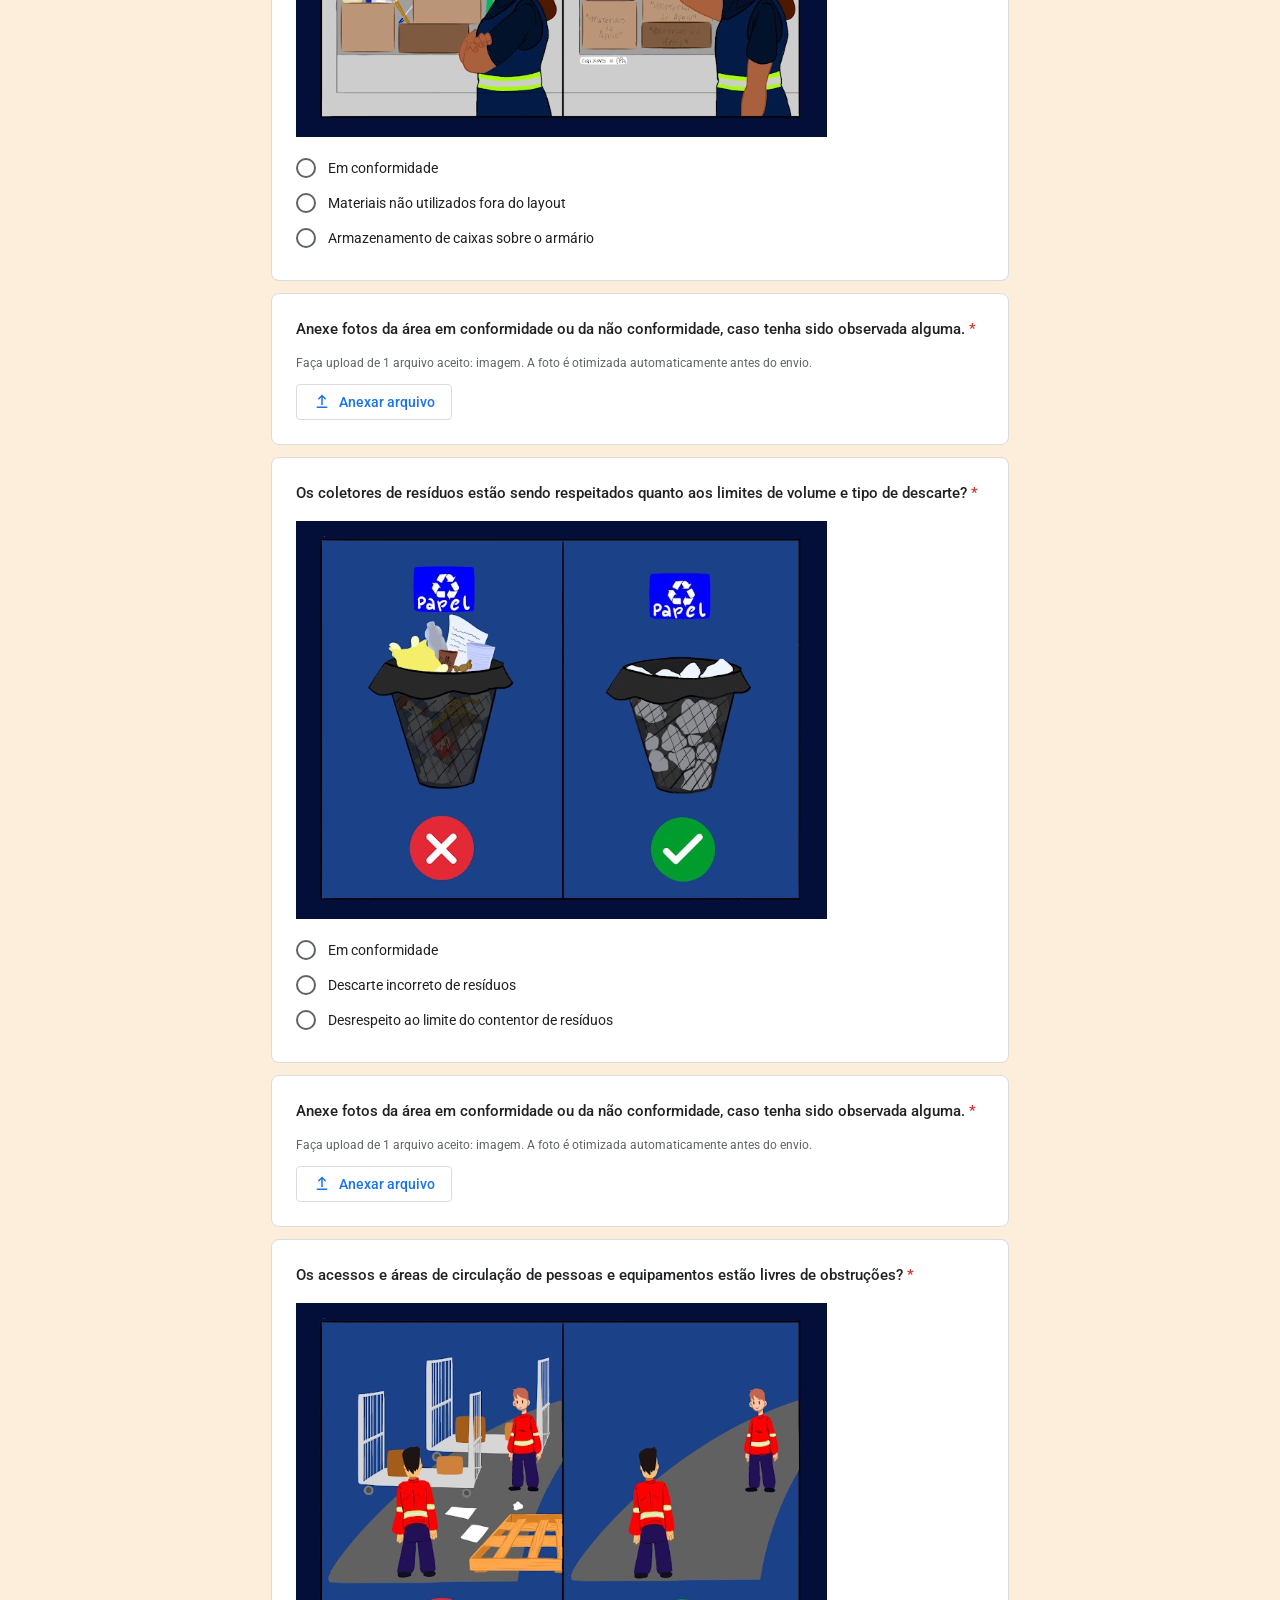
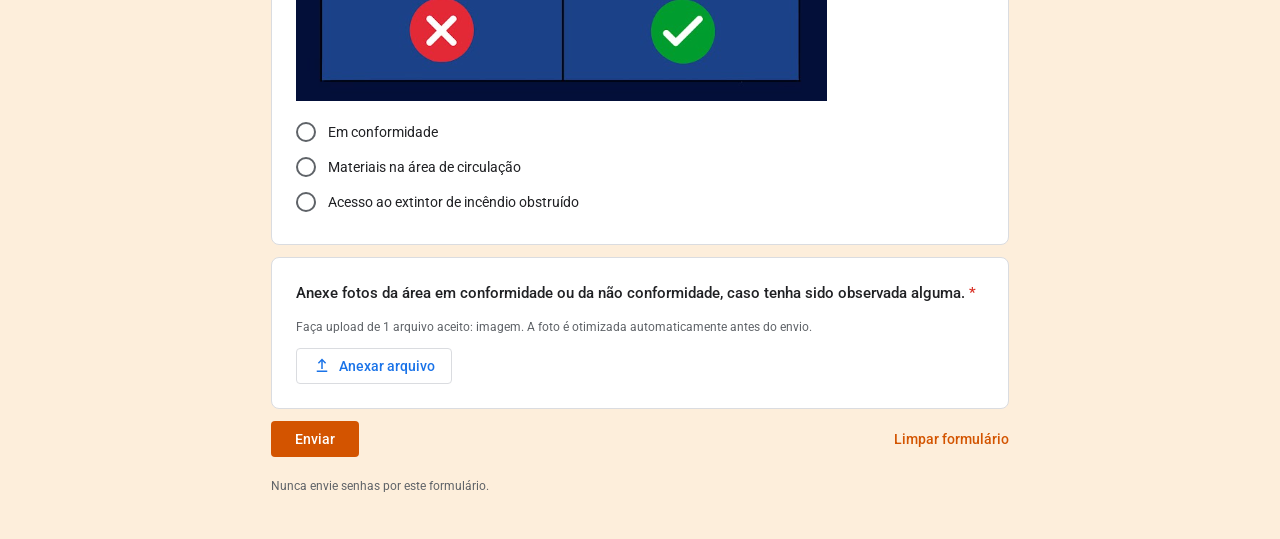
==== commit 501ecd7e: "Update index.html" ====
--- a/index.html
+++ b/index.html
@@ -9,7 +9,8 @@
   <link rel="preconnect" href="https://fonts.googleapis.com">
   <link rel="preconnect" href="https://fonts.gstatic.com" crossorigin>
   <link href="https://fonts.googleapis.com/css2?family=Roboto:wght@400;500;700&display=swap" rel="stylesheet">
-  <link rel="stylesheet" href="styles.css">
+  <!-- Ao alterar styles.css ou app.js, aumente o ?v= para os celulares baixarem a versão nova -->
+  <link rel="stylesheet" href="styles.css?v=3">
 </head>
 <body>
   <main class="container">
@@ -64,6 +65,6 @@
     </div>
   </div>
 
-  <script src="app.js"></script>
+  <script src="app.js?v=3"></script>
 </body>
 </html>
--- a/styles.css
+++ b/styles.css
@@ -147,6 +147,11 @@
 .btn-upload:hover { background: #f6fafe; }
 .btn-upload svg { width: 18px; height: 18px; }
 .file-input { display: none; }
+.upload-btns { display: flex; flex-wrap: wrap; gap: 8px; }
+/* No computador não há câmera de celular: fica só "Anexar arquivo" */
+@media (hover: hover) and (pointer: fine) {
+  .btn-camera { display: none; }
+}
 
 .preview {
   display: none;
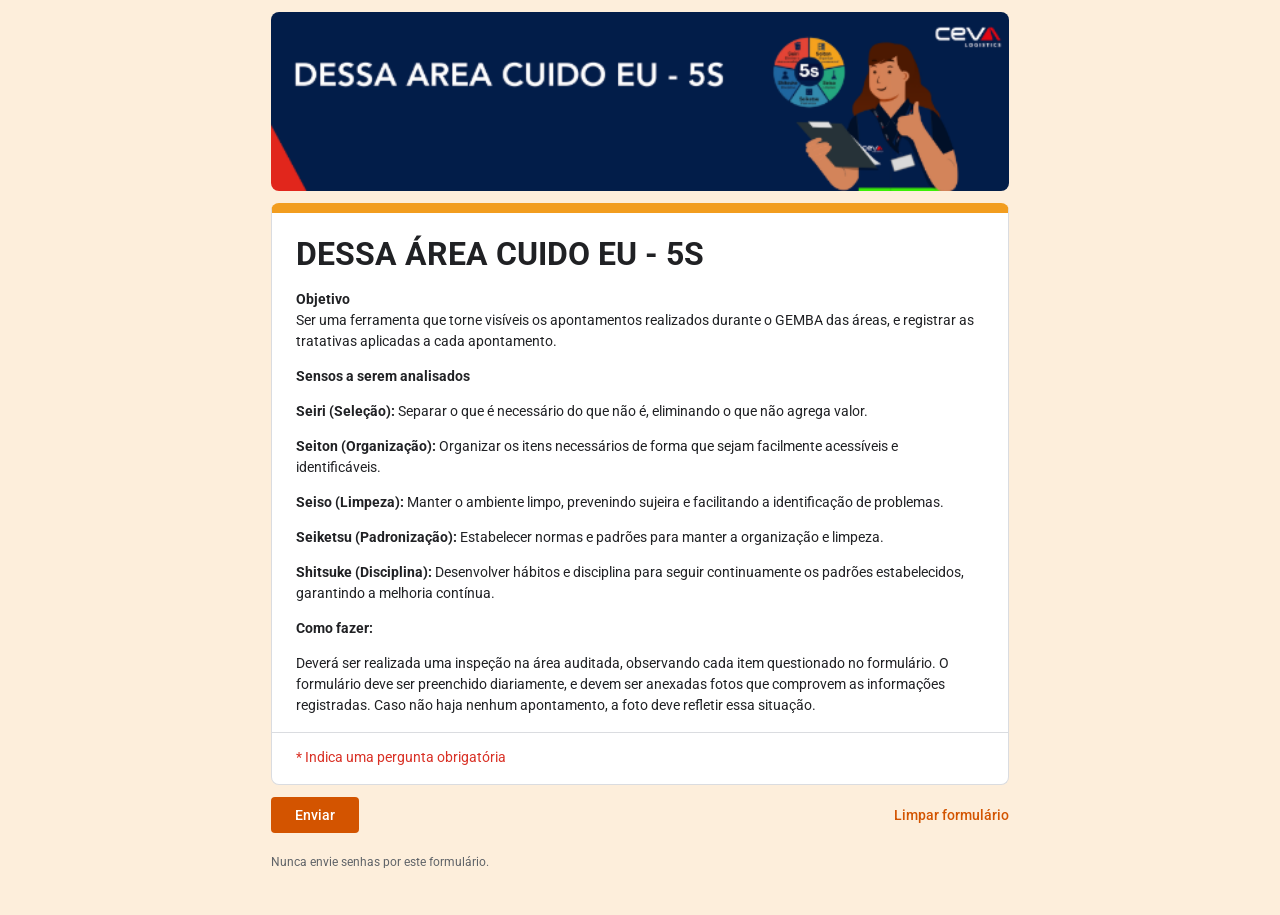
==== commit bc3935d5: "Update index.html" ====
--- a/index.html
+++ b/index.html
@@ -10,7 +10,7 @@
   <link rel="preconnect" href="https://fonts.gstatic.com" crossorigin>
   <link href="https://fonts.googleapis.com/css2?family=Roboto:wght@400;500;700&display=swap" rel="stylesheet">
   <!-- Ao alterar styles.css ou app.js, aumente o ?v= para os celulares baixarem a versão nova -->
-  <link rel="stylesheet" href="styles.css?v=3">
+  <link rel="stylesheet" href="styles.css?v=5">
 </head>
 <body>
   <main class="container">
@@ -40,6 +40,7 @@
     </section>
 
     <form id="form" novalidate>
+      <div class="aviso hidden" id="aviso"></div>
       <div id="perguntas"></div>
 
       <div class="actions">
@@ -60,11 +61,26 @@
 
   <div class="overlay hidden" id="overlay">
     <div class="overlay-box">
-      <div class="spinner"></div>
-      <p id="overlayMsg">Enviando...</p>
+      <p class="prog-title">Enviando formulário</p>
+      <div class="prog-bar" role="progressbar" aria-label="Progresso do envio"><div class="prog-fill" id="progFill"></div></div>
+      <div class="prog-row">
+        <span id="overlayMsg">Enviando...</span>
+        <b id="progPct">0%</b>
+      </div>
+      <p class="prog-hint">Não feche esta página.</p>
     </div>
   </div>
 
-  <script src="app.js?v=3"></script>
+  <div class="camera hidden" id="camera">
+    <video id="camVideo" playsinline muted autoplay></video>
+    <div class="camera-bar">
+      <button type="button" class="cam-cancel" id="camCancelar">Cancelar</button>
+      <button type="button" class="cam-shutter" id="camCapturar" aria-label="Tirar foto"></button>
+      <span class="cam-spacer"></span>
+    </div>
+  </div>
+
+  <script src="config.js?v=5"></script>
+  <script src="app.js?v=5"></script>
 </body>
 </html>
--- a/styles.css
+++ b/styles.css
@@ -148,10 +148,6 @@
 .btn-upload svg { width: 18px; height: 18px; }
 .file-input { display: none; }
 .upload-btns { display: flex; flex-wrap: wrap; gap: 8px; }
-/* No computador não há câmera de celular: fica só "Anexar arquivo" */
-@media (hover: hover) and (pointer: fine) {
-  .btn-camera { display: none; }
-}
 
 .preview {
   display: none;
@@ -186,6 +182,12 @@
 }
 .btn-link:hover { text-decoration: underline; }
 
+.aviso {
+  position: sticky; top: 8px; z-index: 5;
+  background: #e6f4ea; color: #137333; border: 1px solid #a8dab5;
+  border-radius: 8px; padding: 10px 16px; margin-bottom: 12px; font-weight: 500;
+}
+
 .muted { color: var(--muted); }
 .footer { color: var(--muted); font-size: 12px; margin-top: 20px; }
 .hidden { display: none !important; }
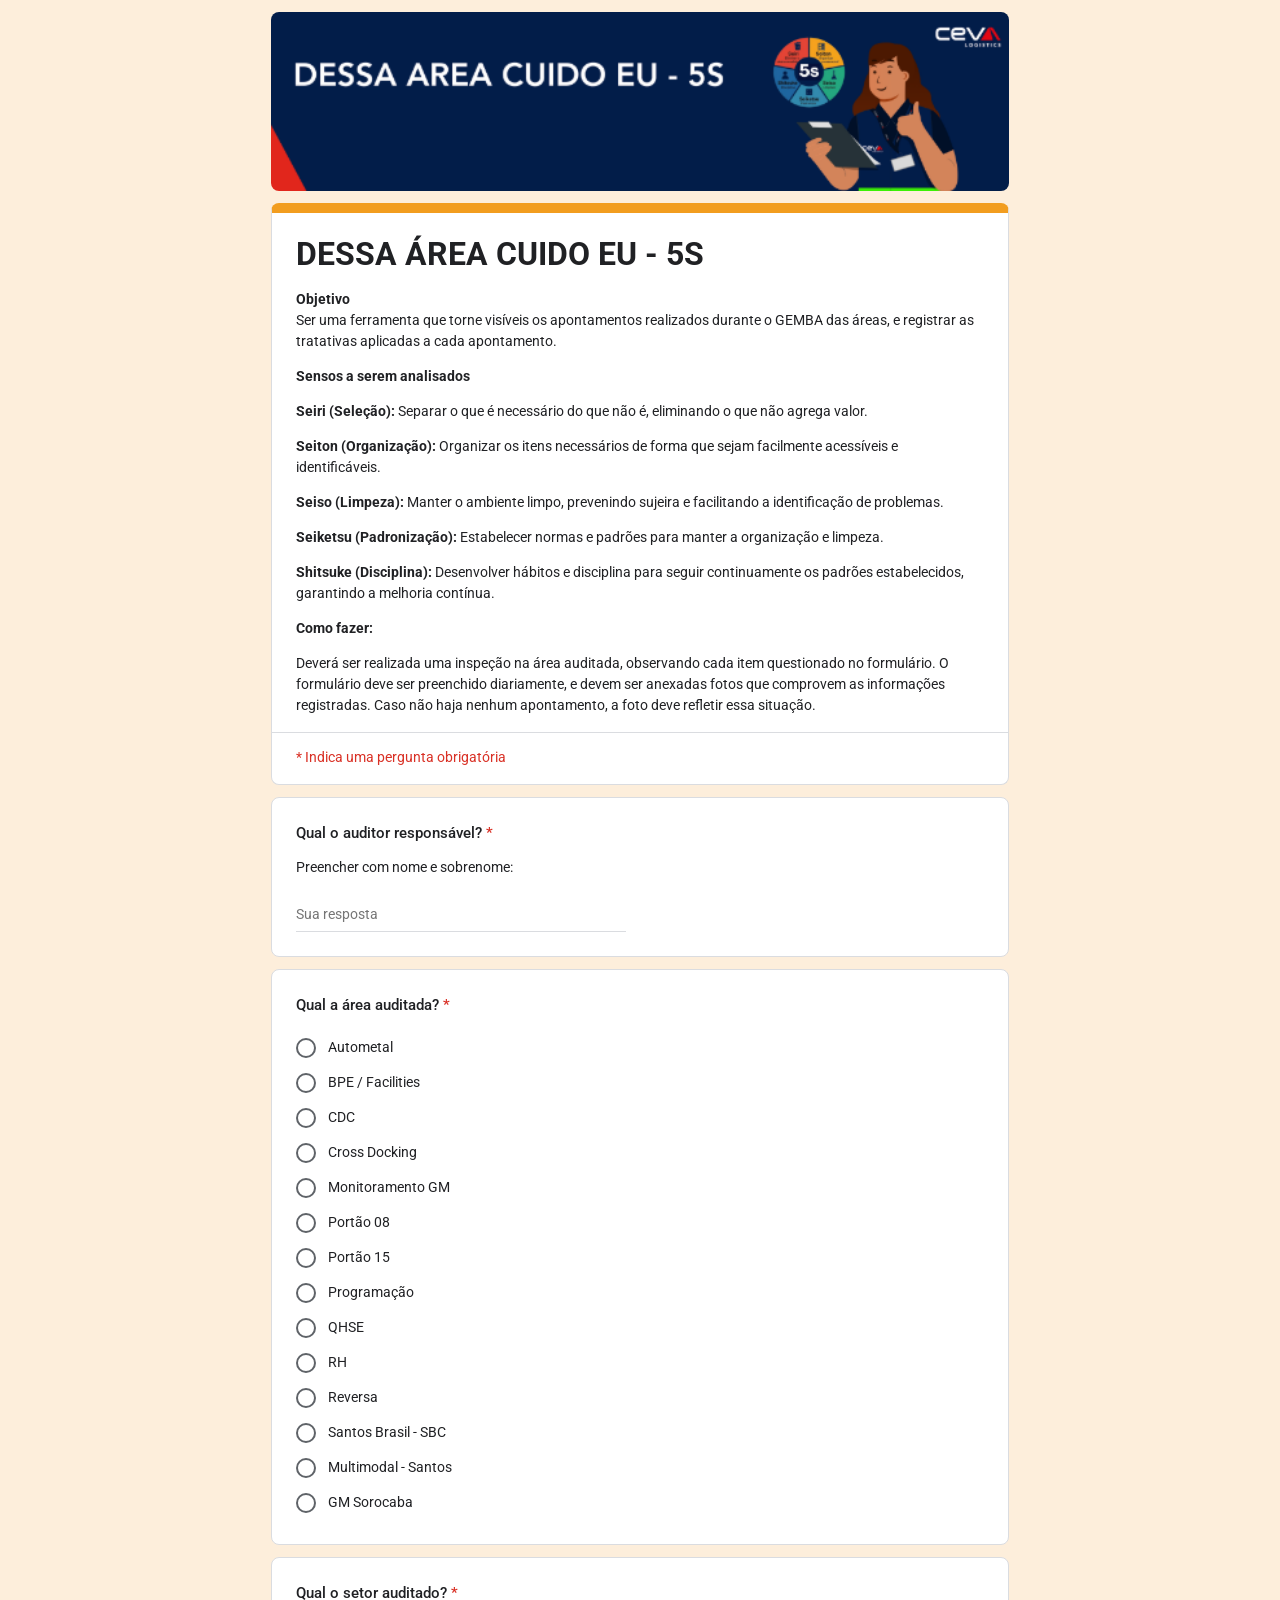
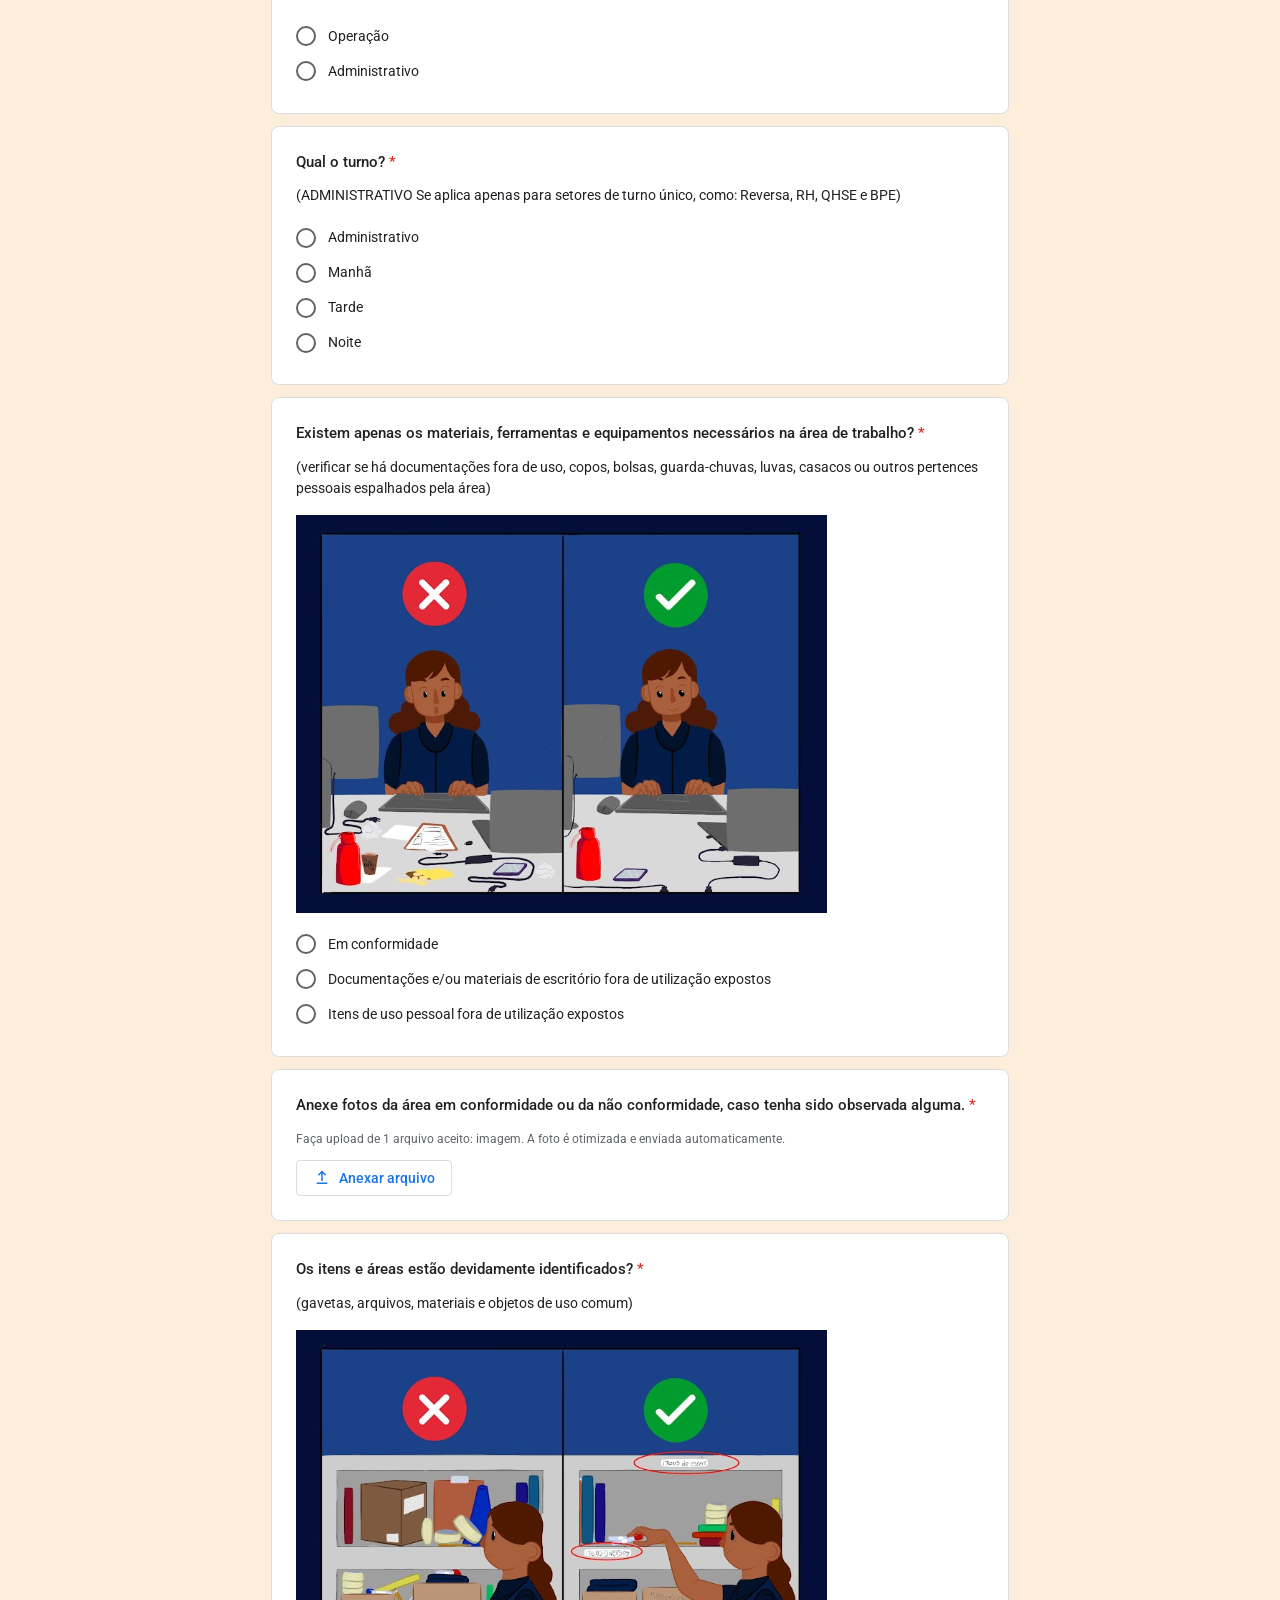
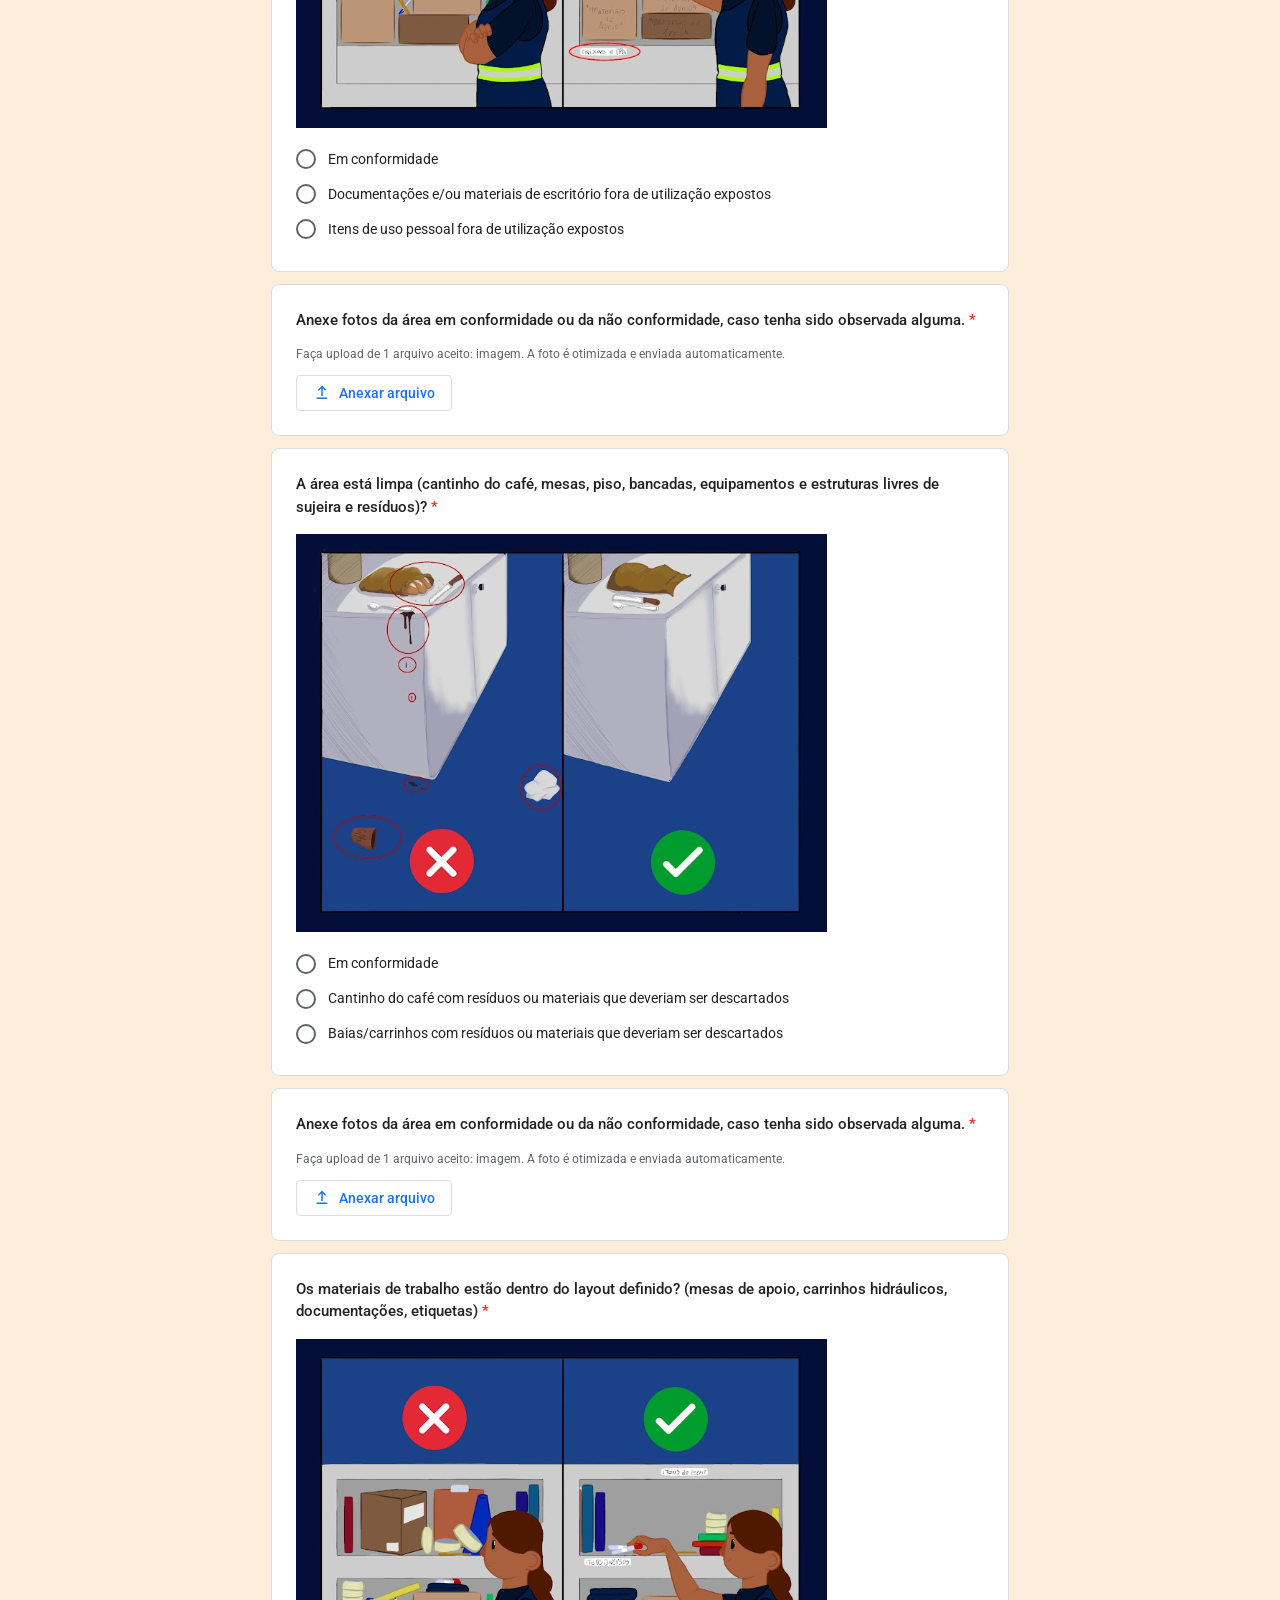
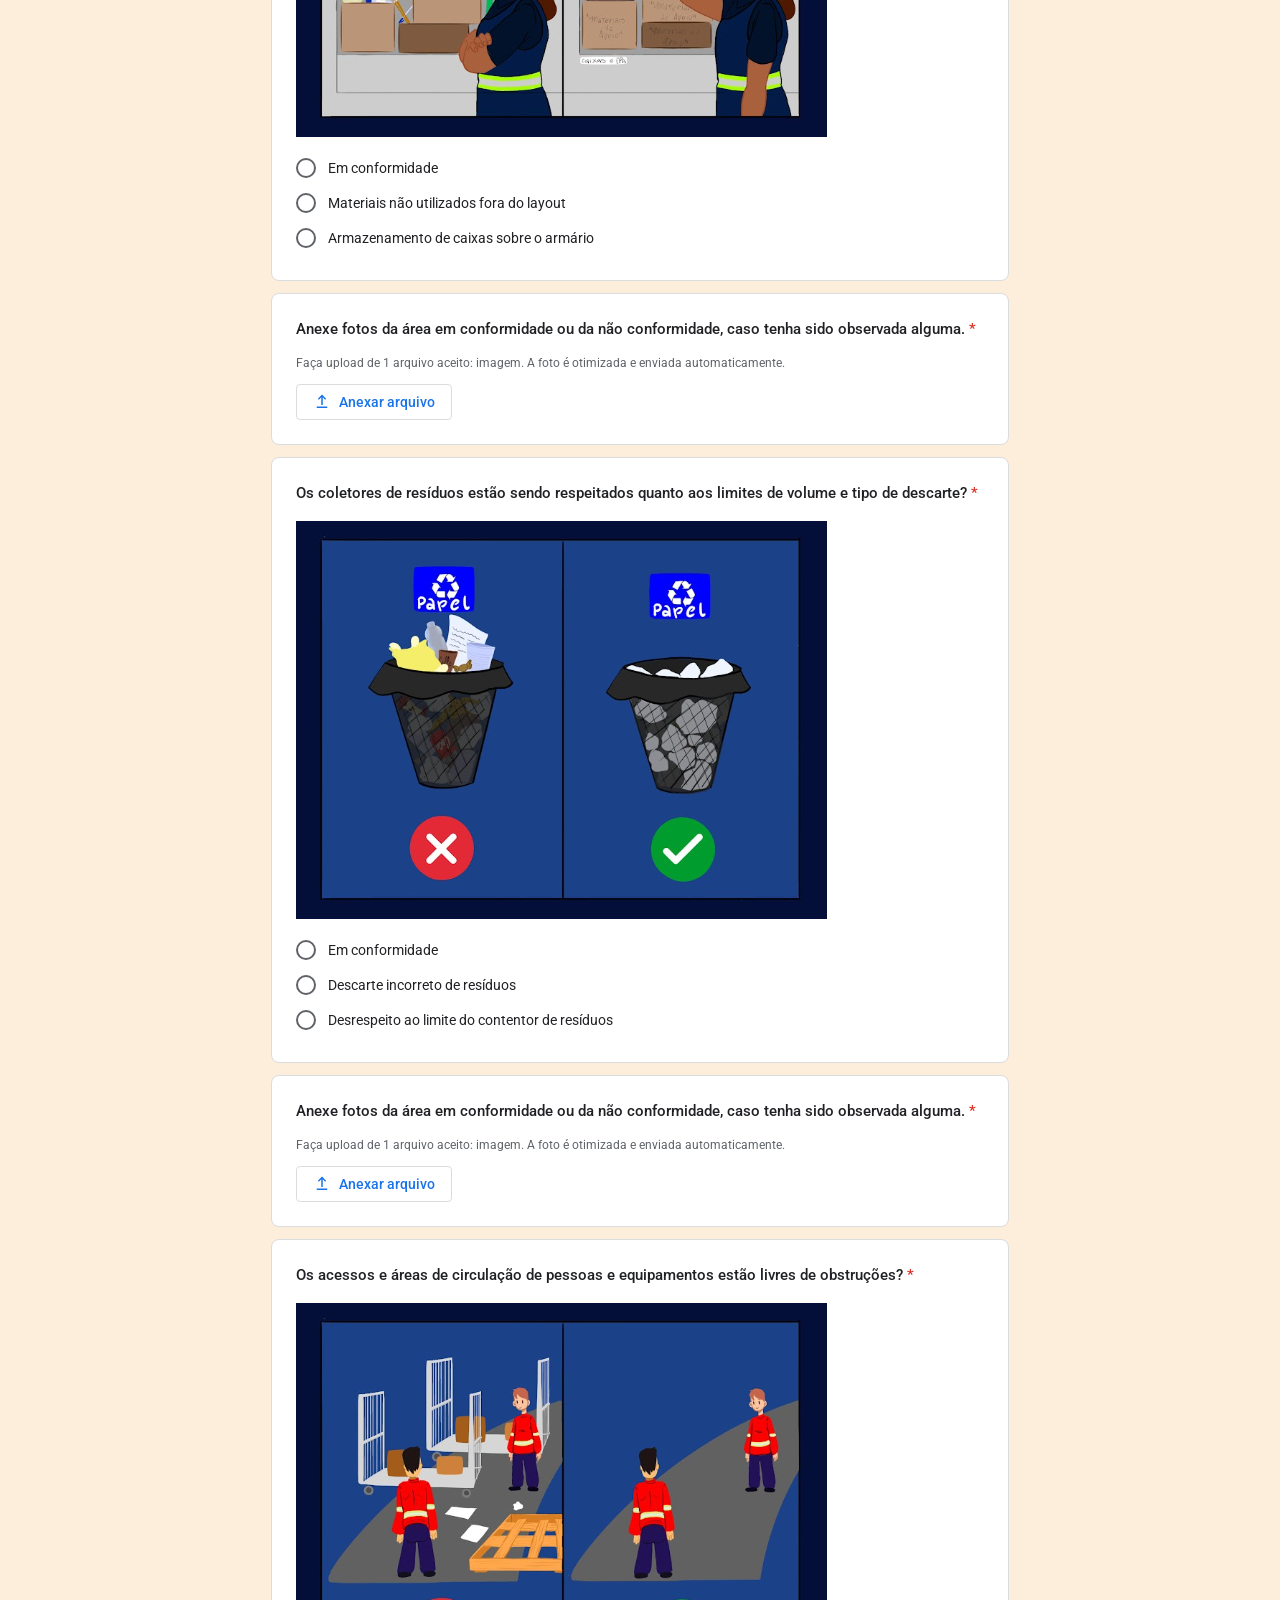
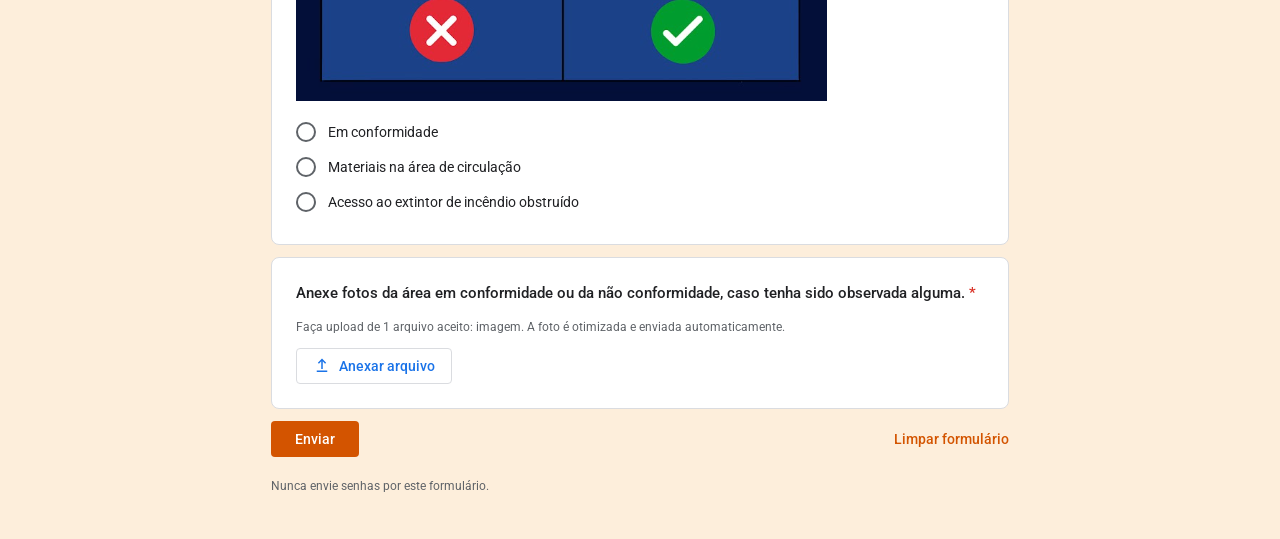
==== commit 3db0024d: "Update index.html" ====
--- a/index.html
+++ b/index.html
@@ -10,7 +10,7 @@
   <link rel="preconnect" href="https://fonts.gstatic.com" crossorigin>
   <link href="https://fonts.googleapis.com/css2?family=Roboto:wght@400;500;700&display=swap" rel="stylesheet">
   <!-- Ao alterar styles.css ou app.js, aumente o ?v= para os celulares baixarem a versão nova -->
-  <link rel="stylesheet" href="styles.css?v=5">
+  <link rel="stylesheet" href="styles.css?v=6">
 </head>
 <body>
   <main class="container">
@@ -81,6 +81,6 @@
   </div>
 
   <script src="config.js?v=5"></script>
-  <script src="app.js?v=5"></script>
+  <script src="app.js?v=6"></script>
 </body>
 </html>
--- a/styles.css
+++ b/styles.css
@@ -202,15 +202,40 @@
   padding: 16px;
 }
 .overlay-box {
-  background: #fff; border-radius: 8px; padding: 28px 32px;
-  text-align: center; max-width: 320px; width: 100%;
-}
-.spinner {
-  width: 40px; height: 40px; margin: 0 auto 14px;
-  border: 4px solid #eee; border-top-color: var(--primary); border-radius: 50%;
-  animation: spin 0.9s linear infinite;
-}
-@keyframes spin { to { transform: rotate(360deg); } }
+  background: #fff; border-radius: 8px; padding: 24px;
+  max-width: 380px; width: 100%;
+}
+.prog-title { margin: 0 0 14px; font-size: 16px; font-weight: 500; }
+.prog-bar { height: 10px; background: #f1e4d3; border-radius: 5px; overflow: hidden; }
+.prog-fill { height: 100%; width: 0; background: var(--primary); border-radius: 5px; transition: width .15s linear; }
+.prog-row { display: flex; justify-content: space-between; gap: 12px; margin-top: 10px; color: var(--muted); font-size: 13px; }
+.prog-row b { color: var(--text); font-variant-numeric: tabular-nums; }
+.prog-hint { margin: 12px 0 0; font-size: 12px; color: var(--muted); }
+
+/* ---------- status do envio da foto ---------- */
+.st { display: block; margin-top: 2px; font-weight: 500; }
+.st[data-st="enviando"] { color: var(--muted); }
+.st[data-st="ok"] { color: #137333; }
+.st[data-st="erro"] { color: var(--error); }
+.preview-info .info { display: block; }
+
+/* ---------- câmera ---------- */
+.camera {
+  position: fixed; inset: 0; z-index: 20; background: #000;
+  display: flex; flex-direction: column;
+}
+.camera video { flex: 1; width: 100%; min-height: 0; object-fit: contain; background: #000; }
+.camera-bar {
+  display: flex; align-items: center; justify-content: space-between;
+  padding: 16px 24px calc(16px + env(safe-area-inset-bottom));
+}
+.cam-cancel, .cam-spacer { width: 90px; }
+.cam-cancel { background: none; border: 0; color: #fff; font: 500 16px Roboto, Arial, sans-serif; text-align: left; padding: 8px 0; }
+.cam-shutter {
+  width: 72px; height: 72px; border-radius: 50%;
+  background: #fff; border: 5px solid #bbb; box-shadow: 0 0 0 3px #fff;
+}
+.cam-shutter:active { transform: scale(.94); }
 
 @media (max-width: 600px) {
   .card { padding: 20px 16px; }
